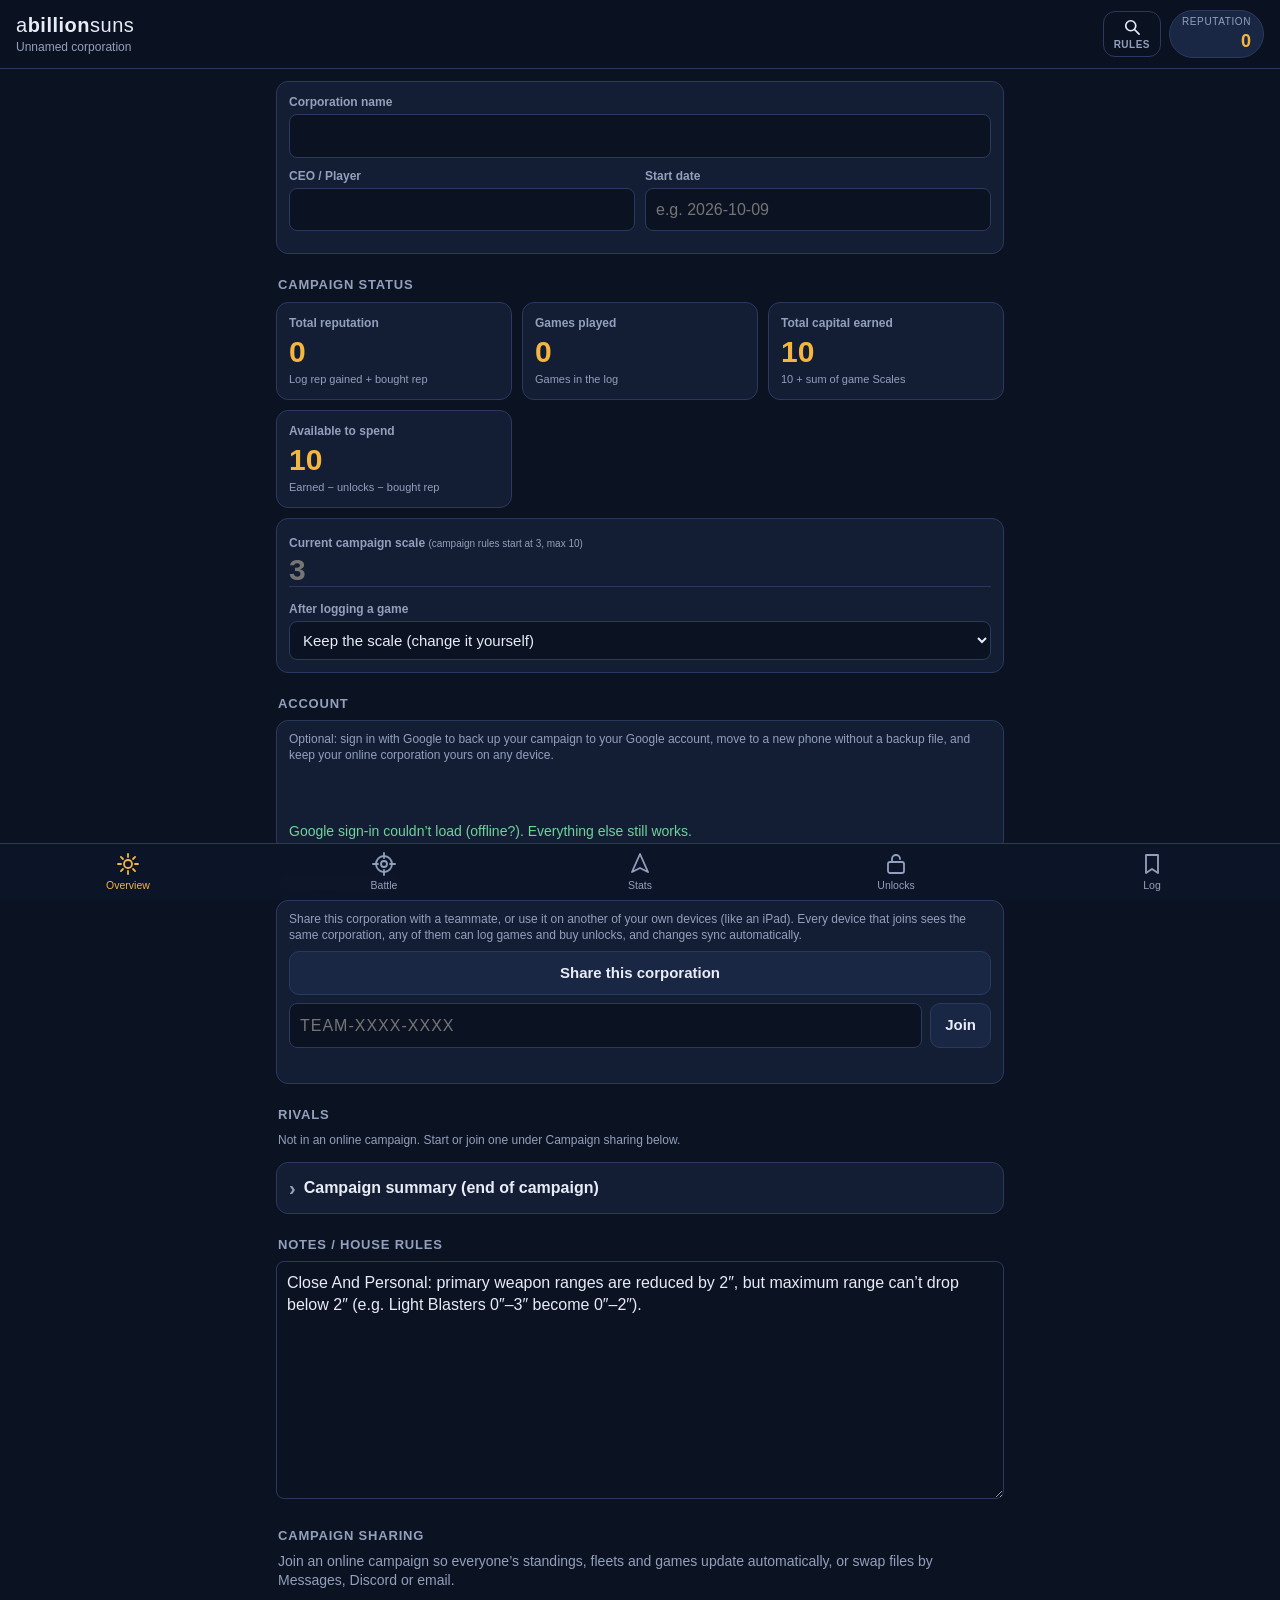
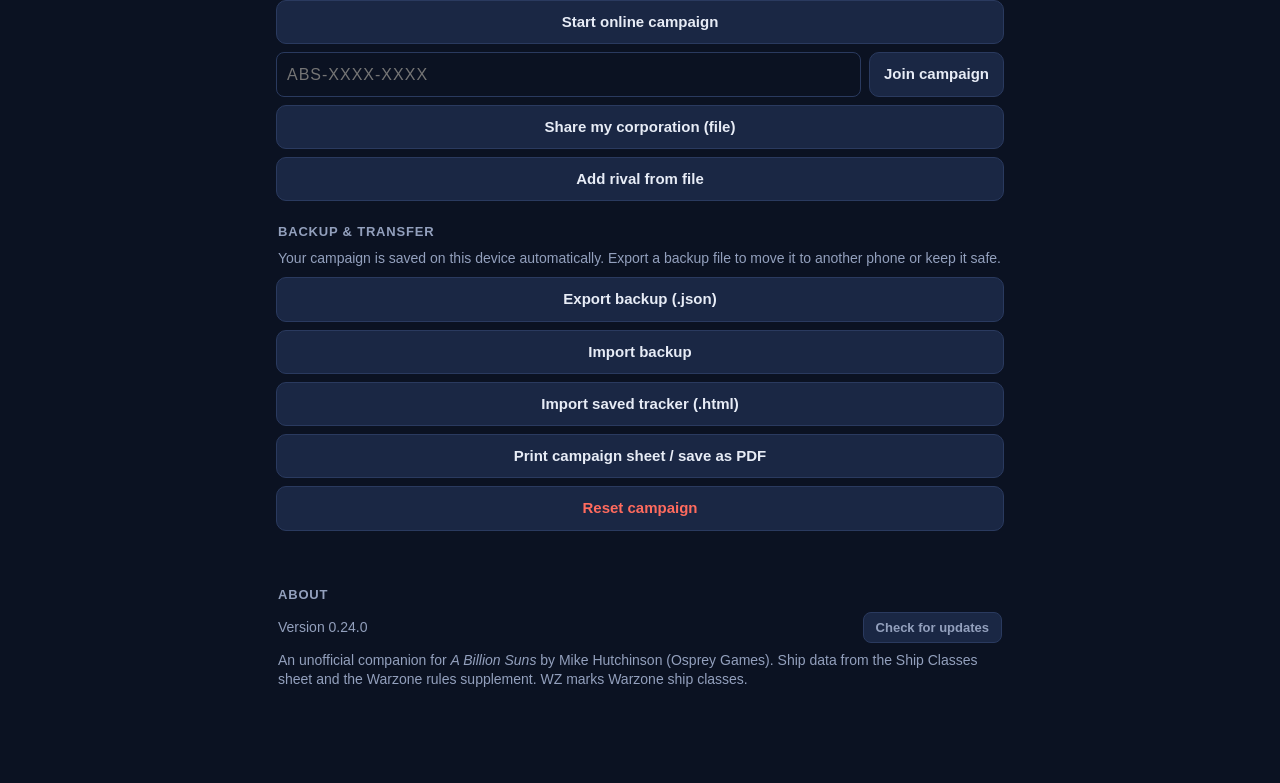
==== index.html @ 03590df9 "0.24.0: Team & devices; names for shared corporations; Safari warning - "Team" becomes "Team & devic" ====
<!DOCTYPE html>
<html lang="en">
<head>
<meta charset="UTF-8">
<meta name="viewport" content="width=device-width, initial-scale=1, viewport-fit=cover">
<meta name="theme-color" content="#0d1528">
<meta name="apple-mobile-web-app-capable" content="yes">
<meta name="apple-mobile-web-app-status-bar-style" content="black-translucent">
<meta name="apple-mobile-web-app-title" content="ABS Companion">
<title>ABS Companion</title>
<link rel="manifest" href="manifest.webmanifest">
<link rel="icon" href="icons/icon.svg" type="image/svg+xml">
<link rel="apple-touch-icon" href="icons/icon-180.png">
<link rel="stylesheet" href="app.css">
</head>
<body>

<header class="appbar">
  <div class="brand">
    <span class="logo">a<b>billion</b>suns</span>
    <span class="corp" id="hdr-corp"></span>
  </div>
  <button type="button" class="icon-btn" id="btn-rules" aria-label="Rules lookup"><svg viewBox="0 0 24 24"><circle cx="10.5" cy="10.5" r="6"/><path d="M15 15l5.5 5.5"/></svg><span>Rules</span></button>
  <div class="capital-pill" id="hdr-rep" title="Total reputation">
    <span class="lab">Reputation</span><span class="val" id="hdr-rep-val">0</span>
  </div>
</header>

<main id="main">

  <!-- OVERVIEW -->
  <section class="view" id="view-overview" data-view="overview">
    <div class="install-note" id="install-note" hidden>
      <b>You’re using ABS Companion in Safari.</b>
      <p>On iPhone and iPad, Safari and the Home Screen app keep <i>separate</i> data, so use the same one every time. We recommend the Home Screen app: tap Share, then Add to Home Screen.</p>
      <p>Already have a campaign here? Use Export backup (bottom of this page) here, then Import backup in the Home Screen app. To use one corporation on several devices, see Team &amp; devices.</p>
      <button type="button" class="btn sm">Got it</button>
    </div>
    <div class="group">
      <label class="field"><span>Corporation name</span><input type="text" data-bind="corp" autocomplete="off"></label>
      <div class="row2">
        <label class="field"><span>CEO / Player</span><input type="text" data-bind="ceo" autocomplete="off"></label>
        <label class="field"><span>Start date</span><input type="text" data-bind="startDate" autocomplete="off" placeholder="e.g. 2026-10-09"></label>
      </div>
    </div>

    <h2 class="sect">Campaign status</h2>
    <div class="tiles">
      <div class="tile calc"><span class="lab">Total reputation</span><span class="big" id="st-rep">0</span><span class="note">Log rep gained + bought rep</span></div>
      <div class="tile calc"><span class="lab">Games played</span><span class="big" id="st-games">0</span><span class="note">Games in the log</span></div>
      <div class="tile calc"><span class="lab">Total capital earned</span><span class="big" id="st-total">10</span><span class="note">10 + sum of game Scales</span></div>
      <div class="tile calc"><span class="lab">Available to spend</span><span class="big" id="st-avail">10</span><span class="note">Earned − unlocks − bought rep</span></div>
      <div class="tile span2">
        <label><span class="lab">Current campaign scale <small>(campaign rules start at 3, max 10)</small></span><input class="big" type="number" inputmode="numeric" min="1" max="10" placeholder="3" data-bind="campScale"></label>
        <label class="scale-rule"><span>After logging a game</span>
          <select data-bind="scaleRule">
            <option value="">Keep the scale (change it yourself)</option>
            <option value="1">Raise by 1 every game</option>
            <option value="2">Raise by 1 every 2 games</option>
            <option value="3">Raise by 1 every 3 games</option>
          </select>
        </label>
      </div>
    </div>

    <details class="fold statsbox" id="stats-wrap-ov" hidden>
      <summary>Campaign stats</summary>
      <div id="campaign-stats-ov"></div>
    </details>

    <h2 class="sect">Account</h2>
    <div id="account-box" class="online-box" hidden></div>

    <h2 class="sect">Team &amp; devices</h2>
    <div id="team-box" class="online-box" hidden></div>

    <h2 class="sect">Rivals</h2>
    <div id="online-box" class="online-status"></div>
    <div id="standings"></div>

    <details class="group fold">
      <summary>Campaign summary (end of campaign)</summary>
      <div class="row2">
        <label class="field"><span>Final scale reached</span><input type="text" data-bind="summary.finalScale"></label>
        <label class="field"><span>Final total reputation</span><input type="text" data-bind="summary.finalRep"></label>
      </div>
      <div class="row2">
        <label class="field"><span>Final capital (unspent)</span><input type="text" data-bind="summary.finalCapital"></label>
        <label class="field"><span>Campaign winner</span><input type="text" data-bind="summary.winner"></label>
      </div>
    </details>
  
    <h2 class="sect">Notes / house rules</h2>
    <textarea class="notes" data-bind="notes" rows="10" placeholder="Notes and house rules…"></textarea>

    <h2 class="sect">Campaign sharing</h2>
    <p class="hint">Join an online campaign so everyone’s standings, fleets and games update automatically, or swap files by Messages, Discord or email.</p>
    <div class="btns" id="online-actions"></div>
    <div class="btns share-files">
      <button class="btn" type="button" id="btn-share-corp">Share my corporation (file)</button>
      <button class="btn" type="button" id="btn-add-rival">Add rival from file</button>
    </div>
    <input type="file" id="file-rival" accept=".json,application/json" multiple hidden>
    <p class="status" id="online-msg" role="status"></p>
    <p class="status" id="rival-status" role="status"></p>

    <h2 class="sect">Backup &amp; transfer</h2>
    <p class="hint">Your campaign is saved on this device automatically. Export a backup file to move it to another phone or keep it safe.</p>
    <div class="btns">
      <button class="btn" type="button" id="btn-export">Export backup (.json)</button>
      <button class="btn" type="button" id="btn-import">Import backup</button>
      <button class="btn" type="button" id="btn-import-html">Import saved tracker (.html)</button>
      <button class="btn" type="button" id="btn-print">Print campaign sheet / save as PDF</button>
      <button class="btn danger" type="button" id="btn-reset">Reset campaign</button>
    </div>
    <input type="file" id="file-json" accept=".json,application/json" hidden>
    <input type="file" id="file-html" accept=".html,.htm,text/html" hidden>
    <p class="status" id="more-status" role="status"></p>

    <h2 class="sect">About</h2>
    <div class="version-row"><span id="app-version"></span><button class="btn sm" type="button" id="btn-update">Check for updates</button></div>
    <p class="hint">An unofficial companion for <i>A Billion Suns</i> by Mike Hutchinson (Osprey Games). Ship data from the Ship Classes sheet and the Warzone rules supplement. WZ marks Warzone ship classes.</p>
  </section>

  <!-- UNLOCKS -->
  <section class="view" id="view-unlocks" data-view="unlocks" hidden>
    <div class="avail-bar"><span>Capital available</span><b id="unl-avail">10</b></div>
    <p class="hint">Tick a ship class or competitive advantage when you buy it. Its cost comes out of your available capital.</p>
    <details class="fold buynow" id="buynow" open>
      <summary>Can buy now <span id="buynow-count"></span></summary>
      <div id="buynow-list"></div>
    </details>
    <h2 class="sect">Ship classes <span class="rt">Cost</span></h2>
    <p class="hint small">Tap a ship’s name to see its stats.</p>
    <div class="list" id="ship-checklist"></div>
    <h2 class="sect">Competitive advantages</h2>
    <p class="hint small">Tap ⌄ on an advantage to read its full rules.</p>
    <div id="adv-checklist"></div>
  </section>

  <!-- BATTLE (in-game) -->
  <section class="view" id="view-battle" data-view="battle" hidden>
    <label class="switch noncamp"><input type="checkbox" id="opt-awake"> <span>Keep screen awake during games <small id="awake-note">Stops your phone locking while a game is in progress.</small></span></label>
    <label class="switch noncamp"><input type="checkbox" id="b-noncamp"> <span>Non-campaign game <small>(any ship class; not added to the campaign log)</small></span></label>
    <div class="tiles">
      <div class="tile">
        <span class="lab">Round</span>
        <div class="stepper"><button type="button" data-bstep="round" data-d="-1" aria-label="Previous round">−</button><b id="b-round">1</b><button type="button" data-bstep="round" data-d="1" aria-label="Next round">+</button></div>
      </div>
      <div class="tile">
        <span class="lab">Game scale</span>
        <div class="stepper"><button type="button" data-bstep="scale" data-d="-1" aria-label="Lower scale">−</button><b id="b-scale">3</b><button type="button" data-bstep="scale" data-d="1" aria-label="Raise scale">+</button></div>
      </div>
    </div>

    <h2 class="sect">Contracts <span class="rt" id="b-tables"></span></h2>
    <p class="endwarn" id="b-endwarn" hidden>Two or more contracts are exhausted: the game ends at the end of this round.</p>
    <div class="ceos-row" id="b-ceos-row" hidden><span>CEOs in this game <small>(revenue = card × CEOs)</small></span>
      <div class="stepper sm"><button type="button" data-ceos="1" data-d="-1" aria-label="Fewer CEOs">−</button><b id="b-ceos">2</b><button type="button" data-ceos="1" data-d="1" aria-label="More CEOs">+</button></div></div>
    <button class="btn wide" type="button" id="btn-contracts">Choose contracts</button>
    <button class="btn wide" type="button" id="btn-same-contracts" hidden></button>
    <div id="b-contracts"></div>

    <h2 class="sect">Command helm <span class="rt" id="b-tokens"></span></h2>
    <div class="helm" id="b-helm"></div>
    <p class="hint small">Tap a slot’s tokens to spend one. Tap an empty spot to refill it. Tap a name for its full rules. All tokens clear at the start of each round.</p>

    <div id="b-uses-wrap" hidden>
      <h2 class="sect">Limited-use advantages</h2>
      <div class="uses" id="b-uses"></div>
    </div>

    <h2 class="sect">Credits</h2>
    <div class="credits" id="b-credits-card">
      <div class="cred-main"><b id="b-credits">0</b><span id="b-credits-state">Break even</span></div>
      <div class="chips">
        <button type="button" class="chip" data-earn="1">+1</button>
        <button type="button" class="chip" data-earn="2">+2</button>
        <button type="button" class="chip" data-earn="3">+3</button>
        <button type="button" class="chip" data-earn="5">+5</button>
        <button type="button" class="chip neg" data-earn="-1">−1</button>
      </div>
      <form class="earn-form" id="b-earn-form">
        <input type="number" inputmode="numeric" name="amt" placeholder="± credits" aria-label="Credits amount" required>
        <input type="text" name="note" placeholder="Source (optional)" aria-label="Note">
        <button type="submit" class="btn primary">Add</button>
      </form>
    </div>

    <h2 class="sect">Battlegroups <span class="rt warn" id="b-util"></span></h2>
    <details class="fold rulebox"><summary>Damage &amp; losses rules</summary><p id="b-dmg-rules"></p></details>
    <button class="btn primary wide" type="button" id="btn-req">+ Requisition battlegroup</button>
    <div id="b-bgs"></div>

    <h2 class="sect">Credit ledger</h2>
    <div id="b-ledger"></div>

    <button class="btn primary wide next-round" type="button" id="btn-next-round">Next round →</button>
    <div class="btns two">
      <button class="btn" type="button" id="btn-finish">Finish game → Log</button>
      <button class="btn danger" type="button" id="btn-discard">Discard game</button>
    </div>
  </section>

  <!-- LOG -->
  <section class="view" id="view-log" data-view="log" hidden>
    <div class="log-view" id="log-view-wrap" hidden>
      <label><span>Showing</span><select id="log-view" aria-label="Whose games to show"></select></label>
    </div>
    <details class="fold statsbox" id="stats-wrap" hidden>
      <summary>Campaign stats</summary>
      <div id="campaign-stats"></div>
    </details>
    <button class="btn primary wide" id="btn-add-game" type="button">+ Log a game</button>
    <div id="game-list"></div>
    <p class="empty" id="game-empty">No games logged yet. Each game’s Scale is added to your capital.</p>
    <p class="hint small" data-mine-only>Unlocks you buy are recorded after the most recent game, so this log doubles as your capital history. Tap a purchase to change which game it came after.</p>
  </section>

  <!-- STATS (ship reference cards) -->
  <section class="view" id="view-stats" data-view="stats" hidden>
    <div class="controls">
      <div class="seg" role="tablist" aria-label="Which ships to show">
        <button type="button" role="tab" data-shipfilter="mine" aria-selected="true">My fleet <span id="cnt-mine"></span></button>
        <button type="button" role="tab" data-shipfilter="all" aria-selected="false">All ships <span id="cnt-all"></span></button>
        <button type="button" role="tab" data-shipfilter="objects" aria-selected="false">Objects</button>
      </div>
    </div>
    <div class="rival-banner" id="rival-banner" hidden></div>
    <div id="objects-view" hidden>
      <div class="obj-scale"><span>Stats at scale</span>
        <div class="stepper sm"><button type="button" data-objscale="-1" aria-label="Lower scale">−</button><b id="obj-scale">3</b><button type="button" data-objscale="1" aria-label="Raise scale">+</button></div>
      </div>
      <div id="object-cards"></div>
      <p class="legend" id="object-note"></p>
    </div>
    <details class="fold advs-owned" id="advs-owned" data-ships-only>
      <summary>My competitive advantages <span id="cnt-advs"></span></summary>
      <div id="advs-owned-list"></div>
    </details>
    <div id="ship-cards"></div>
    <p class="legend" data-ships-only>Primary weapons fire in a 45° front arc; auxiliary weapons in a 180° front arc. Jump range is 6−Ⓜ″. WZ marks ship classes from the Warzone supplement. Mother’s wing radius is Ⓜ″.</p>
  </section>

</main>
<div id="print-view" aria-hidden="true"></div>

<nav class="tabbar" aria-label="Sections">
  <button type="button" data-tab="overview" aria-current="page"><svg viewBox="0 0 24 24"><circle cx="12" cy="12" r="4"/><path d="M12 2v3M12 19v3M2 12h3M19 12h3M4.9 4.9l2.1 2.1M17 17l2.1 2.1M4.9 19.1 7 17M17 7l2.1-2.1"/></svg><span>Overview</span></button>
  <button type="button" data-tab="battle"><svg viewBox="0 0 24 24"><circle cx="12" cy="12" r="8"/><circle cx="12" cy="12" r="3"/><path d="M12 1v5M12 18v5M1 12h5M18 12h5"/></svg><span>Battle</span></button>
  <button type="button" data-tab="stats"><svg viewBox="0 0 24 24"><path d="M12 2 4 20l8-4 8 4z"/></svg><span>Stats</span></button>
  <button type="button" data-tab="unlocks"><svg viewBox="0 0 24 24"><rect x="4" y="10" width="16" height="11" rx="2"/><path d="M8 10V7a4 4 0 0 1 8 0"/></svg><span>Unlocks</span></button>
  <button type="button" data-tab="log"><svg viewBox="0 0 24 24"><path d="M6 3h12v18l-6-4-6 4z"/></svg><span>Log</span></button>
</nav>

<dialog id="game-dialog">
  <form method="dialog" id="game-form">
    <h3 id="game-dialog-title">Log game</h3>
    <div class="row2">
      <label class="field"><span>Scale</span><input type="number" inputmode="numeric" name="scale" min="0" max="10"></label>
      <label class="field"><span>Date</span><input type="text" name="date" placeholder="e.g. 2026-10-09"></label>
    </div>
    <label class="field"><span>Opponent(s)</span><input type="text" name="opp"></label>
    <div class="row2">
      <label class="field"><span>Result</span>
        <select name="win"><option value=""></option><option>Win</option><option>Loss</option><option>Draw</option></select>
      </label>
      <label class="field"><span>Final credits</span><input type="text" inputmode="numeric" name="credits"></label>
    </div>
    <div class="row2">
      <label class="field"><span>Rep. gained <small>(win +1, profit +1)</small></span><input type="text" inputmode="numeric" name="rep"></label>
      <label class="field check"><input type="checkbox" name="boughtRep"><span>Bought rep (−10 capital)</span></label>
    </div>
    <div class="field"><span>Bought after this game</span><div class="dlg-buys" id="dlg-buys"></div></div>
    <label class="field"><span>Notes</span><textarea name="notes" rows="3"></textarea></label>
    <div class="field"><span>Photos</span>
      <div class="photo-row"><div id="game-photos" class="game-thumbs"></div>
        <button type="button" class="btn sm" id="btn-add-photo">+ Add photo</button></div>
      <input type="file" id="file-photo" accept="image/*" multiple hidden>
    </div>
    <div class="dlg-actions">
      <button type="button" class="btn danger" id="btn-del-game">Delete</button>
      <span class="spacer"></span>
      <button type="button" class="btn" value="cancel" id="btn-cancel-game">Cancel</button>
      <button type="submit" class="btn primary" value="save">Save</button>
    </div>
  </form>
</dialog>

<dialog id="req-dialog">
  <form method="dialog" id="req-form">
    <h3>Requisition battlegroup</h3>
    <label class="field"><span>Ship class</span><select name="ship" id="req-ship"></select></label>
    <label class="field"><span>Ships in battlegroup (max 5)</span>
      <div class="stepper"><button type="button" data-rstep="-1" aria-label="Fewer ships">−</button><b id="req-count">1</b><button type="button" data-rstep="1" aria-label="More ships">+</button></div>
    </label>
    <label class="field"><span>Name (optional)</span><input type="text" name="name" placeholder="e.g. Alpha"></label>
    <p class="req-cost">Cost: <b id="req-cost">0</b> credits <span id="req-after"></span></p>
    <p class="hint small warn" id="req-warn"></p>
    <div class="dlg-actions">
      <span class="spacer"></span>
      <button type="button" class="btn" id="btn-req-cancel">Cancel</button>
      <button type="submit" class="btn primary">Requisition</button>
    </div>
  </form>
</dialog>

<dialog id="contract-dialog">
  <form method="dialog" id="contract-form">
    <h3>Contracts in this game</h3>
    <p class="hint small">Normally three, one per suit (Jack, Queen or King of each suit).</p>
    <button type="button" class="btn wide" id="btn-draw-contracts">🎲 Draw 3 at random</button>
    <div id="contract-picks"></div>
    <div class="dlg-actions"><span class="spacer"></span><button class="btn primary" value="done">Done</button></div>
  </form>
</dialog>

<dialog id="rules-dialog" class="tall">
  <div class="rules-top"><h3>Rules lookup</h3><button type="button" class="btn sm" id="rules-close">Close</button></div>
  <input type="search" id="rules-search" placeholder="Search: easy target, jump shock, dud…" aria-label="Search rules">
  <p class="hint small" id="rules-note"></p>
  <div id="rules-list"></div>
</dialog>

<dialog id="end-dialog">
  <h3>Game over?</h3>
  <p>Two or more contracts are exhausted at the end of round <b id="end-round"></b>, so the game ends now (rulebook p.17).</p>
  <div class="dlg-actions"><button type="button" class="btn" id="end-keep">Keep playing</button><span class="spacer"></span>
    <button type="button" class="btn primary" id="end-finish">Finish game</button></div>
</dialog>

<dialog id="photo-dialog" class="photo-dlg">
  <img id="photo-full" alt="Game photo">
  <div class="dlg-actions"><span class="spacer"></span><button type="button" class="btn" id="photo-close">Close</button></div>
</dialog>

<dialog id="when-dialog">
  <h3>When was <span id="when-name"></span> bought?</h3>
  <label class="field"><span>Bought</span><select id="when-select"></select></label>
  <div class="dlg-actions"><span class="spacer"></span>
    <button type="button" class="btn" id="when-cancel">Cancel</button>
    <button type="button" class="btn primary" id="when-save">Save</button></div>
</dialog>

<dialog id="summary-dialog">
  <h3>Game summary</h3>
  <div id="summary-body"></div>
  <div class="dlg-actions"><button type="button" class="btn" id="summary-back">Back to battle</button><span class="spacer"></span>
    <button type="button" class="btn primary" id="summary-log">Log this game →</button></div>
</dialog>

<dialog id="round-dialog">
  <h3>Start the next round?</h3>
  <p>These battlegroups haven’t been marked as activated this round:</p>
  <p class="round-list" id="round-dlg-list"></p>
  <div class="dlg-actions"><span class="spacer"></span>
    <button type="button" class="btn" id="round-cancel">Cancel</button>
    <button type="button" class="btn primary" id="round-continue">Continue</button>
  </div>
</dialog>

<script src="data.js"></script>
<script src="rules.js"></script>
<script src="contracts.js"></script>
<script src="fleet.js"></script>
<script src="glossary.js"></script>
<script src="sync-config.js"></script>
<script src="app.js"></script>
</body>
</html>
---- app.css ----
:root{
  --bg:#0b1222;
  --surface:#131d33;
  --surface2:#1a2744;
  --line:#2a3a5f;
  --text:#e7ecf6;
  --muted:#93a0bd;
  --accent:#f4b63f;      /* sun gold */
  --navy:#2d4373;
  --blue:#6f8fd8;
  --good:#6fd39a;
  --bad:#ff6b5e;
  --wz:#c58cf2;
  --pri:#f4b63f;
  --aux:#6fc3f2;
  --radius:12px;
  --safe-b:env(safe-area-inset-bottom,0px);
  --safe-t:env(safe-area-inset-top,0px);
  color-scheme:dark;
}
*{box-sizing:border-box;}
html,body{margin:0;background:var(--bg);color:var(--text);
  font-family:-apple-system,BlinkMacSystemFont,"Segoe UI",Roboto,Helvetica,Arial,sans-serif;
  font-size:16px;line-height:1.35;-webkit-text-size-adjust:100%;}
button,input,select,textarea{font:inherit;color:inherit;}
[hidden]{display:none !important;}

/* app bar */
.appbar{position:sticky;top:0;z-index:20;display:flex;align-items:center;justify-content:space-between;
  gap:12px;padding:calc(10px + var(--safe-t)) 16px 10px;background:rgba(11,18,34,.92);
  backdrop-filter:blur(10px);-webkit-backdrop-filter:blur(10px);border-bottom:1px solid var(--line);}
.brand{display:flex;flex-direction:column;min-width:0;}
.logo{font-size:20px;letter-spacing:.5px;font-weight:300;}
.logo b{font-weight:800;}
.corp{font-size:12px;color:var(--muted);white-space:nowrap;overflow:hidden;text-overflow:ellipsis;}
.capital-pill{display:flex;flex-direction:column;align-items:flex-end;padding:4px 12px;border-radius:999px;
  background:var(--surface2);border:1px solid var(--line);}
.capital-pill .lab{font-size:10px;text-transform:uppercase;letter-spacing:.6px;color:var(--muted);}
.capital-pill .val{font-size:18px;font-weight:800;color:var(--accent);font-variant-numeric:tabular-nums;}
.capital-pill.neg .val{color:var(--bad);}

main{padding:12px 16px calc(84px + var(--safe-b));max-width:760px;margin:0 auto;}

/* tab bar */
.tabbar{position:fixed;left:0;right:0;bottom:0;z-index:30;display:flex;background:rgba(13,21,40,.96);
  backdrop-filter:blur(10px);-webkit-backdrop-filter:blur(10px);border-top:1px solid var(--line);
  padding-bottom:var(--safe-b);}
.tabbar button{flex:1;background:none;border:0;padding:8px 0 6px;display:flex;flex-direction:column;
  align-items:center;gap:2px;color:var(--muted);font-size:11px;cursor:pointer;min-height:56px;}
.tabbar svg{width:24px;height:24px;fill:none;stroke:currentColor;stroke-width:1.8;stroke-linecap:round;stroke-linejoin:round;}
.tabbar button[aria-current="page"]{color:var(--accent);}

/* shared */
.sect{font-size:13px;text-transform:uppercase;letter-spacing:.8px;color:var(--muted);margin:22px 2px 8px;
  display:flex;justify-content:space-between;font-weight:700;}
.hint{color:var(--muted);font-size:14px;margin:4px 2px 10px;}
.group{background:var(--surface);border:1px solid var(--line);border-radius:var(--radius);padding:12px;}
.row2{display:grid;grid-template-columns:1fr 1fr;gap:10px;}
.field{display:flex;flex-direction:column;gap:4px;margin-bottom:10px;min-width:0;}
.field > span{font-size:12px;color:var(--muted);font-weight:600;}
.field input,.field select,.field textarea,textarea.notes{width:100%;background:var(--bg);border:1px solid var(--line);
  border-radius:8px;padding:10px;font-size:16px;}
.field textarea,textarea.notes{resize:vertical;}
input:focus,select:focus,textarea:focus{outline:2px solid var(--blue);outline-offset:0;}
.field.check{flex-direction:row;align-items:center;gap:8px;align-self:end;padding-bottom:10px;}
.field.check span{font-size:14px;color:var(--text);font-weight:400;}
input[type=checkbox]{width:22px;height:22px;accent-color:var(--accent);flex:none;margin:0;}

.btn{background:var(--surface2);border:1px solid var(--line);border-radius:10px;padding:11px 14px;cursor:pointer;
  font-size:15px;font-weight:600;}
.btn.primary{background:var(--accent);border-color:var(--accent);color:#1b1300;}
.btn.danger{color:var(--bad);}
.btn.wide{width:100%;}
.btns{display:grid;gap:8px;}
.status{color:var(--good);font-size:14px;min-height:1.4em;}
.status.err{color:var(--bad);}

.fold{margin-top:14px;}
.fold summary{cursor:pointer;font-weight:700;padding:2px 0;list-style:none;display:flex;align-items:center;gap:8px;}
.fold summary::-webkit-details-marker{display:none;}
.fold summary::before{content:"›";display:inline-block;transition:transform .15s;font-size:20px;line-height:1;color:var(--muted);}
.fold[open] summary::before{transform:rotate(90deg);}
.fold[open] summary{margin-bottom:10px;}

/* campaign tiles */
.tiles{display:grid;grid-template-columns:repeat(2,1fr);gap:10px;}
.tile{background:var(--surface);border:1px solid var(--line);border-radius:var(--radius);padding:12px;
  display:flex;flex-direction:column;gap:4px;min-width:0;}
.tile .lab{font-size:12px;color:var(--muted);font-weight:600;}
.tile .lab small{font-weight:400;}
.tile .big{font-size:30px;font-weight:800;font-variant-numeric:tabular-nums;line-height:1.1;}
.tile input.big{background:transparent;border:0;border-bottom:1px solid var(--line);border-radius:0;padding:0;width:100%;}
.tile.calc .big{color:var(--accent);}
.tile.calc .big.neg{color:var(--bad);}
.tile .note{font-size:11px;color:var(--muted);}

/* checklists */
.list{background:var(--surface);border:1px solid var(--line);border-radius:var(--radius);overflow:hidden;}
.item{display:flex;align-items:center;gap:12px;padding:12px;border-bottom:1px solid var(--line);cursor:pointer;}
.item:last-child{border-bottom:0;}
.item .name{flex:1;min-width:0;}
.item .name small{display:block;color:var(--muted);font-size:13px;margin-top:2px;}
.item .cost{font-variant-numeric:tabular-nums;color:var(--muted);font-weight:700;min-width:28px;text-align:right;}
.item.on .cost{color:var(--accent);}
.item.locked{cursor:default;opacity:.8;}
.tree{margin-top:12px;}
.tree h3{font-size:14px;margin:0 0 6px 2px;color:var(--text);}
.lvl{display:inline-block;font-size:11px;font-weight:800;border:1px solid var(--line);border-radius:6px;
  padding:1px 5px;margin-right:6px;color:var(--muted);vertical-align:1px;}
.badge{display:inline-block;font-size:10px;font-weight:800;letter-spacing:.5px;border-radius:5px;padding:1px 5px;
  vertical-align:2px;margin-left:6px;}
.badge.wz{color:var(--wz);border:1px solid var(--wz);}
.badge.own{color:#0b1222;background:var(--good);}
.badge.free{color:var(--good);border:1px solid var(--good);}

/* games */
#btn-add-game{margin-bottom:12px;}
.game{background:var(--surface);border:1px solid var(--line);border-radius:var(--radius);padding:12px;
  margin-bottom:10px;cursor:pointer;display:grid;grid-template-columns:auto 1fr auto;gap:4px 12px;align-items:center;}
.game .num{grid-row:span 2;font-size:22px;font-weight:800;color:var(--muted);min-width:30px;text-align:center;}
.game .opp{font-weight:700;min-width:0;overflow:hidden;text-overflow:ellipsis;white-space:nowrap;}
.game .meta{font-size:13px;color:var(--muted);grid-column:2 / 4;}
.game .res{font-size:12px;font-weight:800;border-radius:6px;padding:2px 8px;background:var(--surface2);}
.game .res.Win{color:#0b1222;background:var(--good);}
.game .res.Loss{color:#fff;background:#8a2d27;}
.game .extra{grid-column:1 / 4;font-size:13px;color:var(--muted);border-top:1px solid var(--line);padding-top:6px;margin-top:4px;white-space:pre-wrap;}
.empty{color:var(--muted);text-align:center;padding:30px 10px;}

dialog{width:min(560px,calc(100vw - 24px));max-height:calc(100dvh - 40px);background:var(--surface);color:var(--text);
  border:1px solid var(--line);border-radius:16px;padding:16px;}
dialog::backdrop{background:rgba(0,0,0,.6);}
dialog h3{margin:0 0 12px;}
.dlg-actions{display:flex;gap:8px;align-items:center;margin-top:6px;}
.dlg-actions .spacer{flex:1;}

/* ship cards */
.controls{display:flex;flex-wrap:wrap;gap:10px;align-items:center;justify-content:space-between;margin-bottom:6px;}
.seg{display:flex;background:var(--surface);border:1px solid var(--line);border-radius:10px;padding:3px;flex:1;min-width:230px;}
.seg button{flex:1;border:0;background:none;padding:9px 8px;border-radius:8px;cursor:pointer;font-weight:700;font-size:14px;color:var(--muted);}
.seg button[aria-selected="true"]{background:var(--navy);color:#fff;}
.seg span{font-weight:400;opacity:.8;}
.switch{display:flex;align-items:center;gap:8px;font-size:14px;color:var(--muted);cursor:pointer;}
.switch input{width:20px;height:20px;}
.advs-owned{background:var(--surface);border:1px solid var(--line);border-radius:var(--radius);padding:10px 12px;margin:8px 0 12px;}
.advs-owned .adv{padding:6px 0;border-top:1px solid var(--line);font-size:14px;}
.advs-owned .adv:first-child{border-top:0;}
.advs-owned .adv small{display:block;color:var(--muted);font-size:13px;}
.advs-owned .none{color:var(--muted);font-size:14px;}

#ship-cards{display:grid;gap:12px;}
@media (min-width:700px){ #ship-cards{grid-template-columns:repeat(2,minmax(0,1fr));} }
.card{background:linear-gradient(180deg,var(--surface2),var(--surface));border:1px solid var(--line);
  border-radius:14px;overflow:hidden;}
.card.locked{opacity:.72;}
.card header{display:flex;align-items:flex-start;gap:10px;padding:12px 12px 8px;border-bottom:1px solid var(--line);
  background:linear-gradient(90deg,rgba(45,67,115,.6),rgba(45,67,115,0));}
.card .title{flex:1;min-width:0;}
.card h3{margin:0;font-size:18px;line-height:1.2;}
.card .cls{font-size:12px;color:var(--muted);margin-top:2px;}
.card .costtag{text-align:right;flex:none;}
.card .costtag b{display:block;font-size:22px;color:var(--accent);line-height:1;}
.card .costtag span{font-size:10px;text-transform:uppercase;letter-spacing:.6px;color:var(--muted);}
.stats{display:grid;grid-template-columns:repeat(4,1fr);text-align:center;border-bottom:1px solid var(--line);}
.stats div{padding:8px 2px;border-right:1px solid var(--line);}
.stats div:last-child{border-right:0;}
.stats b{display:block;font-size:22px;font-variant-numeric:tabular-nums;line-height:1.1;}
.stats > div > span{font-size:10px;text-transform:uppercase;letter-spacing:.5px;color:var(--muted);}
.weap{padding:6px 12px 2px;}
.wrow{display:grid;grid-template-columns:auto 1fr auto;gap:2px 10px;align-items:baseline;padding:6px 0;border-bottom:1px dashed var(--line);}
.wrow:last-child{border-bottom:0;}
.wrow .kind{font-size:10px;font-weight:800;letter-spacing:.6px;text-transform:uppercase;border-radius:4px;padding:2px 5px;}
.wrow .kind.pri{color:#1b1300;background:var(--pri);}
.wrow .kind.aux{color:#04202e;background:var(--aux);}
.wrow .wn{font-weight:700;min-width:0;}
.wrow .wn small{color:var(--muted);font-weight:400;font-size:12px;margin-left:4px;}
.wrow .wv{font-variant-numeric:tabular-nums;white-space:nowrap;font-size:14px;}
.wrow .wv b{color:var(--accent);}
.wrow.none .wn{color:var(--muted);font-weight:400;}
.derived{display:flex;gap:14px;flex-wrap:wrap;padding:6px 12px;font-size:12px;color:var(--muted);border-top:1px solid var(--line);}
.derived b{color:var(--text);}
.rules{margin:0;padding:8px 12px 12px 28px;font-size:13px;color:#c9d2e6;border-top:1px solid var(--line);}
.rules li{margin:3px 0;}
.legend{font-size:12px;color:var(--muted);margin-top:14px;}

textarea.notes{min-height:200px;}

@media (min-width:560px){ .tiles{grid-template-columns:repeat(3,1fr);} }

/* ---------- v2: overview / unlocks ---------- */
.tile.span2{grid-column:1 / -1;}
.avail-bar{position:sticky;top:calc(64px + var(--safe-t));z-index:5;display:flex;justify-content:space-between;align-items:center;
  background:var(--surface2);border:1px solid var(--line);border-radius:var(--radius);padding:10px 14px;margin-bottom:6px;}
.avail-bar span{color:var(--muted);font-size:13px;font-weight:600;text-transform:uppercase;letter-spacing:.6px;}
.avail-bar b{font-size:22px;color:var(--accent);font-variant-numeric:tabular-nums;}
.avail-bar b.neg{color:var(--bad);}
.hint.small{font-size:12px;}
.field > span small{font-weight:400;}
.sect .warn,.sect .rt{font-weight:600;text-transform:none;letter-spacing:0;}
.warn{color:var(--bad) !important;}

/* ---------- v2: battle ---------- */
.stepper{display:flex;align-items:center;justify-content:space-between;gap:6px;}
.stepper button{width:44px;height:44px;border-radius:10px;border:1px solid var(--line);background:var(--surface2);
  font-size:24px;line-height:1;cursor:pointer;flex:none;}
.stepper b{font-size:30px;font-weight:800;font-variant-numeric:tabular-nums;text-align:center;flex:1;}
.stepper.sm button{width:38px;height:38px;font-size:20px;}
.stepper.sm b{font-size:20px;min-width:24px;}

.helm{display:grid;gap:10px;}
.slot{background:var(--surface);border:1px solid var(--line);border-left:4px solid var(--blue);border-radius:var(--radius);padding:10px 12px;}
.slot-seize{border-left-color:var(--wz);}
.slot-jump{border-left-color:var(--aux);}
.slot-tac{border-left-color:var(--accent);}
.slot-h{display:flex;justify-content:space-between;align-items:baseline;gap:8px;margin-bottom:8px;}
.slot-h span{font-size:13px;color:var(--muted);}
.slot-h span b{color:var(--text);font-size:15px;}
.slot-body{display:flex;align-items:center;gap:10px;}
.slot-body .stepper{flex:none;width:130px;}
.pips{flex:1;display:flex;flex-wrap:wrap;gap:6px;min-height:30px;align-items:center;}
.pip{width:28px;height:28px;border-radius:50%;border:2px solid var(--accent);background:radial-gradient(circle at 35% 35%,#ffe3a3,var(--accent));
  cursor:pointer;padding:0;}
.slot-seize .pip{border-color:var(--wz);background:radial-gradient(circle at 35% 35%,#ecd3ff,var(--wz));cursor:default;}
.slot-jump .pip{border-color:var(--aux);background:radial-gradient(circle at 35% 35%,#d6f1ff,var(--aux));}
.pip.used{background:transparent;opacity:.45;}
.nopip{color:var(--muted);font-size:13px;}
.slot-help{margin:8px 0 0;font-size:12px;color:var(--muted);}

.credits{background:var(--surface);border:1px solid var(--line);border-radius:var(--radius);padding:12px;}
.cred-main{display:flex;align-items:baseline;gap:10px;margin-bottom:10px;}
.cred-main b{font-size:44px;font-weight:800;font-variant-numeric:tabular-nums;line-height:1;}
.cred-main span{font-size:13px;font-weight:800;text-transform:uppercase;letter-spacing:.6px;color:var(--muted);}
.credits.profit .cred-main b,.credits.profit .cred-main span{color:var(--good);}
.credits.deficit .cred-main b,.credits.deficit .cred-main span{color:var(--bad);}
.chips{display:flex;gap:8px;flex-wrap:wrap;margin-bottom:10px;}
.chip{flex:1;min-width:52px;padding:10px 0;border-radius:10px;border:1px solid var(--good);color:var(--good);background:transparent;
  font-weight:800;cursor:pointer;}
.chip.neg{border-color:var(--bad);color:var(--bad);}
.earn-form{display:grid;grid-template-columns:90px 1fr auto;gap:8px;}
.earn-form input{min-width:0;background:var(--bg);border:1px solid var(--line);border-radius:8px;padding:10px;font-size:16px;}

#btn-req{margin-bottom:10px;}
.bg{display:flex;align-items:center;gap:8px;background:var(--surface);border:1px solid var(--line);border-radius:var(--radius);
  padding:10px 12px;margin-bottom:8px;}
.bg-main{flex:1;min-width:0;}
.bg-main small{display:block;color:var(--muted);font-size:12px;}
.bg .status{border:1px solid var(--good);color:var(--good);background:transparent;border-radius:999px;padding:6px 10px;font-size:12px;font-weight:700;cursor:pointer;white-space:nowrap;}
.bg.st-out .status{border-color:var(--aux);color:var(--aux);}
.bg.st-dead{opacity:.6;}
.bg.st-dead .status{border-color:var(--bad);color:var(--bad);}
.x{background:none;border:0;color:var(--muted);font-size:22px;line-height:1;width:34px;height:34px;cursor:pointer;flex:none;}

.round-block{background:var(--surface);border:1px solid var(--line);border-radius:var(--radius);padding:8px 12px;margin-bottom:8px;}
.round-h{display:flex;justify-content:space-between;font-size:13px;color:var(--muted);padding-bottom:4px;border-bottom:1px solid var(--line);}
.round-h span{font-weight:800;color:var(--text);}
.entry{display:flex;align-items:center;gap:10px;padding:5px 0;font-size:14px;min-height:34px;}
.entry .amt{font-weight:800;min-width:36px;font-variant-numeric:tabular-nums;}
.entry .amt.pos{color:var(--good);}
.entry .amt.neg{color:var(--bad);}
.entry .what{flex:1;min-width:0;}
.empty.sm{padding:12px;font-size:14px;}
.btns.two{grid-template-columns:1fr 1fr;margin-top:20px;}
.req-cost{font-size:16px;margin:4px 0;}
.req-cost b{color:var(--accent);font-size:20px;}
.req-cost span{color:var(--muted);font-size:13px;}
.tabbar button{font-size:10.5px;}

.switch.noncamp{margin:0 2px 12px;color:var(--text);align-items:flex-start;}
.switch.noncamp small{display:block;color:var(--muted);font-size:12px;}

/* ---------- v3: expanders ---------- */
.item{cursor:default;}
.item-wrap{border-bottom:1px solid var(--line);}
.item-wrap:last-child{border-bottom:0;}
.item-wrap .item{border-bottom:0;}
.namebtn{background:none;border:0;padding:4px 0;text-align:left;cursor:pointer;font-size:16px;display:block;}
.chev{width:18px;height:18px;fill:none;stroke:currentColor;stroke-width:2.2;stroke-linecap:round;stroke-linejoin:round;
  vertical-align:-3px;margin-left:4px;color:var(--muted);transition:transform .15s;}
.open > .item .chev,.open .chevbtn .chev,.slot.open .slot-h .chev,.contract.open header .chev{transform:rotate(180deg);}
.namebtn[aria-expanded="true"] .chev,.chevbtn[aria-expanded="true"] .chev{transform:rotate(180deg);}
.chevbtn{background:none;border:1px solid var(--line);border-radius:8px;width:36px;height:36px;flex:none;cursor:pointer;
  display:flex;align-items:center;justify-content:center;padding:0;}
.chevbtn .chev{margin:0;width:20px;height:20px;}
.expand-body{padding:0 12px 12px;font-size:14px;color:#c9d2e6;}
.expand-body p{margin:6px 0;}
.ship-mini{padding:0;background:var(--bg);border-top:1px solid var(--line);}
.ship-mini .stats{border-bottom:1px solid var(--line);}
.ship-mini .derived{border-top:1px solid var(--line);}
.req{color:var(--muted);}
.req b{color:var(--text);}
.adv-full{padding-left:46px;}
.advs-owned .adv-h{display:flex;gap:10px;align-items:flex-start;}
.advs-owned .adv-h > div{flex:1;}
.advs-owned .adv-full{padding:4px 0 8px;}
.tree-name{color:var(--muted);font-size:12px;}

/* helm rules */
.slot-h{align-items:center;}
.slot-h b{flex:1;}
.slot-h .chevbtn{width:32px;height:32px;}
.helm-info{margin:10px 0 0;padding:10px 0 0;border-top:1px solid var(--line);}
.helm-info dt{font-weight:700;color:var(--text);margin-top:8px;font-size:13px;}
.helm-info dt:first-child{margin-top:0;}
.helm-info dd{margin:2px 0 0;font-size:13px;color:#c9d2e6;}
.rulebox{background:var(--surface);border:1px solid var(--line);border-radius:var(--radius);padding:8px 12px;margin:0 0 10px;font-size:14px;}
.rulebox p{margin:0;color:#c9d2e6;font-size:13px;}

/* battlegroup damage & losses */
.bg{display:block;}
.bg-top{display:flex;align-items:center;gap:8px;}
.bg-track{display:grid;grid-template-columns:1fr 1fr;gap:12px;margin-top:10px;padding-top:10px;border-top:1px solid var(--line);}
.trk-l{font-size:12px;color:var(--muted);display:block;margin-bottom:6px;}
.trk-l b{color:var(--text);font-size:14px;}
.trk-l em{font-style:normal;color:var(--bad);font-weight:700;}
.trk-l em.crit{display:inline-block;font-size:10px;text-transform:uppercase;letter-spacing:.4px;border:1px solid var(--bad);border-radius:4px;padding:0 4px;}
.trk-row{display:flex;align-items:center;gap:8px;}
.trk-row .stepper{flex:none;gap:4px;}
.trk-row .stepper button{width:34px;height:34px;font-size:18px;}
.shippips{flex:1;display:flex;flex-wrap:wrap;gap:4px;}
.shippip{width:14px;height:14px;transform:rotate(45deg);background:var(--good);border-radius:2px;}
.shippip.lost{background:transparent;border:2px solid var(--bad);opacity:.7;}
.dmgbar{flex:1;height:10px;border-radius:5px;background:var(--bg);border:1px solid var(--line);overflow:hidden;}
.dmgbar span{display:block;height:100%;background:linear-gradient(90deg,#f4b63f,#ff6b5e);}
.bg-msg{grid-column:1 / -1;margin:0;font-size:13px;color:var(--accent);}
.bg.st-dead .bg-track{opacity:.6;}

/* contracts */
#btn-contracts{margin-bottom:10px;}
.contract{background:var(--surface);border:1px solid var(--line);border-left:4px solid var(--muted);border-radius:var(--radius);margin-bottom:10px;overflow:hidden;}
.contract.suit-S,.contract.suit-C{border-left-color:#c9d2e6;}
.contract.suit-H,.contract.suit-D{border-left-color:#ff6b5e;}
.contract header{display:flex;align-items:center;gap:10px;padding:10px 12px;}
.contract .rank{font-size:20px;font-weight:800;min-width:36px;text-align:center;}
.contract .rank i{font-style:normal;margin-left:1px;}
.contract.suit-H .rank i,.contract.suit-D .rank i{color:#ff6b5e;}
.contract .ct{flex:1;min-width:0;}
.contract .ct b{display:block;font-size:16px;}
.contract .ct small{display:block;color:var(--muted);font-size:12px;}
.contract .expand-body{border-top:1px solid var(--line);padding-top:6px;}
.contract h4{margin:12px 0 4px;font-size:12px;text-transform:uppercase;letter-spacing:.6px;color:var(--muted);}
.scaleline{color:var(--accent);font-weight:700;}
.cnote{color:var(--muted);font-size:13px;}
.cl{list-style:none;margin:0;padding:0;}
.cl li{display:flex;gap:8px;margin:5px 0;}
.cl .mk{flex:none;width:14px;color:var(--muted);}
.cl li.up .mk{color:var(--good);}
.cl li.down .mk{color:var(--bad);}
.ctab{width:100%;border-collapse:collapse;margin:8px 0;font-size:13px;}
.ctab th{font-size:10px;text-transform:uppercase;letter-spacing:.4px;color:var(--muted);text-align:left;padding:4px;border-bottom:1px solid var(--line);font-weight:700;}
.ctab td{padding:5px 4px;border-bottom:1px solid var(--line);}
.pick-suit h4{margin:12px 0 4px;color:var(--muted);font-size:13px;}
.pick{display:flex;align-items:center;gap:10px;padding:8px 0;border-bottom:1px solid var(--line);cursor:pointer;}
.pick small{color:var(--muted);}

/* v4: helm title chevron, clickable contracts */
.slot-title{flex:1;background:none;border:0;padding:4px 0;text-align:left;font-weight:700;font-size:16px;cursor:pointer;
  display:flex;align-items:center;gap:2px;}
.slot-title .chev{width:20px;height:20px;}
.slot-title[aria-expanded="true"] .chev{transform:rotate(180deg);}
.contract{cursor:pointer;}
.contract:focus-visible{outline:2px solid var(--blue);outline-offset:2px;}
.contract header .chevbtn{pointer-events:none;}

/* v5: buy-now list, prerequisites, modded stats */
.buynow{background:var(--surface);border:1px solid var(--line);border-radius:var(--radius);padding:10px 12px;margin:4px 0 6px;}
.buy-row{display:flex;align-items:center;gap:10px;padding:8px 0;border-top:1px solid var(--line);}
.buy-row .bn{flex:1;min-width:0;}
.buy-row .bn small{display:block;color:var(--muted);font-size:12px;}
.buy-row .cost{font-weight:800;color:var(--accent);min-width:24px;text-align:right;}
.buy-row.later{opacity:.6;}
.buy-row.later .cost{color:var(--muted);}
.btn.sm{padding:6px 12px;font-size:13px;border-radius:8px;}
.later-h{margin:12px 0 2px;font-size:12px;text-transform:uppercase;letter-spacing:.6px;color:var(--muted);font-weight:700;}
.buynow .none{color:var(--muted);font-size:14px;margin:6px 0;}
.item.blocked .name{opacity:.55;}
.needs{color:var(--bad) !important;}
button.mod{background:none;border:0;padding:0;margin:0;font:inherit;color:var(--good);cursor:pointer;
  text-decoration:underline dotted;text-underline-offset:3px;}
button.mod.base{color:var(--accent);}
.applied{margin:0;padding:6px 12px;font-size:12px;color:var(--good);border-top:1px solid var(--line);}

/* v5: helm spend area, adv notes */
.pips[data-spend]{cursor:pointer;border-radius:8px;padding:2px;}
.pips[data-spend]:focus-visible{outline:2px solid var(--blue);}
.pips span.pip{display:inline-block;}
.helm-info dt.adv-note{color:var(--good);}

/* v5: activation, next round, toast */
.bg-main[data-bgact]{cursor:pointer;}
.act-chip{display:inline-block;margin-top:6px;font-size:12px;font-weight:700;color:var(--muted);border:1px dashed var(--line);border-radius:999px;padding:3px 10px;}
.bg.acted{opacity:.5;background:var(--bg);}
.bg.acted .act-chip{border-style:solid;}
.next-round{margin-top:20px;font-size:17px;padding:14px;}
.btns.two{margin-top:10px;}

/* v6 */
.buy-group h4{margin:10px 0 2px;font-size:13px;color:var(--text);}
.buy-group + .buy-group{margin-top:8px;padding-top:6px;border-top:2px solid var(--line);}
.later-h{border-top:2px solid var(--line);padding-top:10px;}
.later-group h4{color:var(--muted);font-size:12px;}
.later-group + .later-group{border-top:0;}
.round-list{font-weight:700;color:var(--accent);}
.tile.flash{animation:flash 1.2s ease-out;}
@keyframes flash{0%{background:var(--accent);}100%{background:var(--surface);}}
.version-row{display:flex;align-items:center;justify-content:space-between;gap:10px;margin:4px 2px 8px;color:var(--muted);font-size:14px;}

/* 0.12: contract draw, limited-use advantages */
#btn-draw-contracts{margin:4px 0 6px;}
.uses{display:grid;gap:8px;}
.use{display:flex;align-items:center;gap:10px;text-align:left;background:var(--surface);border:1px solid var(--good);
  border-radius:var(--radius);padding:10px 12px;cursor:pointer;}
.use-name{flex:1;font-weight:700;}
.use-name small{display:block;font-weight:400;color:var(--muted);font-size:12px;}
.use-state{font-size:12px;font-weight:800;color:var(--good);white-space:nowrap;}
.use.used{border-color:var(--line);opacity:.5;}
.use.used .use-state{color:var(--muted);}

/* 0.13: scale rule, purchase history, summaries, battlegroup stats, objects */
.scale-rule{display:flex;flex-direction:column;gap:4px;margin-top:10px;}
.scale-rule span{font-size:12px;color:var(--muted);font-weight:600;}
.scale-rule select{background:var(--bg);border:1px solid var(--line);border-radius:8px;padding:9px;font-size:15px;}
#btn-same-contracts{margin-bottom:10px;font-size:14px;}
.buys{margin:-2px 0 10px 14px;padding:8px 12px;border-left:3px solid var(--accent);background:var(--surface);border-radius:0 10px 10px 0;}
.buys-h{display:flex;justify-content:space-between;font-size:12px;font-weight:700;color:var(--muted);text-transform:uppercase;letter-spacing:.5px;margin-bottom:4px;}
.buys-h span{color:var(--accent);}
.buy-item{display:flex;justify-content:space-between;font-size:14px;padding:2px 0;}
.buy-item small{color:var(--muted);}
.sumbtn{grid-column:1 / 4;justify-self:start;background:none;border:1px solid var(--line);border-radius:8px;padding:6px 10px;
  font-size:13px;font-weight:700;cursor:pointer;display:flex;align-items:center;gap:4px;margin-top:6px;}
.sumbtn[aria-expanded="true"] .chev{transform:rotate(180deg);}
.sum-wrap{grid-column:1 / 4;margin-top:8px;cursor:default;}
.sum h4{margin:12px 0 6px;font-size:12px;text-transform:uppercase;letter-spacing:.6px;color:var(--muted);}
.sum-head{display:flex;align-items:baseline;gap:10px;}
.sum-head b{font-size:36px;font-weight:800;}
.sum-head span{color:var(--muted);font-size:13px;}
.sum-head.profit b{color:var(--good);}
.sum-head.deficit b{color:var(--bad);}
.sum-tiles{display:grid;grid-template-columns:repeat(4,1fr);gap:6px;margin-top:8px;text-align:center;}
.sum-tiles div{background:var(--bg);border:1px solid var(--line);border-radius:8px;padding:6px 2px;}
.sum-tiles b{display:block;font-size:18px;}
.sum-tiles span{font-size:10px;text-transform:uppercase;color:var(--muted);letter-spacing:.4px;}
.pos{color:var(--good);}
.neg{color:var(--bad);}
.sum-contracts{font-size:13px;color:#c9d2e6;margin:8px 0 0;}
.rrow{display:grid;grid-template-columns:28px 1fr auto;gap:8px;align-items:center;font-size:13px;margin:4px 0;}
.rl{color:var(--muted);font-weight:700;}
.rbars{display:flex;flex-direction:column;gap:2px;}
.bar{display:block;height:6px;border-radius:3px;min-width:2px;}
.bar.earn{background:var(--good);}
.bar.spend{background:var(--bad);}
.rv{font-variant-numeric:tabular-nums;white-space:nowrap;}
.bg-stats{display:flex;flex-wrap:wrap;gap:4px 12px;margin-top:8px;font-size:13px;color:var(--muted);}
.bg-stats b{color:var(--text);}
.bg-stats .w{flex-basis:100%;color:#c9d2e6;}
.bg-stats .kind{font-style:normal;font-size:9px;font-weight:800;text-transform:uppercase;border-radius:3px;padding:1px 4px;margin-right:6px;vertical-align:1px;}
.bg-stats .kind.pri{background:var(--pri);color:#1b1300;}
.bg-stats .kind.aux{background:var(--aux);color:#04202e;}
.obj-scale{display:flex;align-items:center;justify-content:space-between;background:var(--surface);border:1px solid var(--line);
  border-radius:var(--radius);padding:8px 12px;margin:6px 0 12px;font-weight:700;}
.obj-scale .stepper{width:130px;}
#object-cards{display:grid;gap:12px;}
@media (min-width:700px){ #object-cards{grid-template-columns:repeat(2,minmax(0,1fr));} }
.seg button{padding:9px 4px;}

/* 0.14: rivals */
.rival-btns{margin-top:0;}
.standings{margin-top:10px;}
.standing .rank-n{font-weight:800;color:var(--muted);min-width:18px;text-align:center;}
.standing .rep-n{font-size:22px;font-weight:800;color:var(--accent);text-align:center;line-height:1;}
.standing .rep-n small{display:block;font-size:10px;color:var(--muted);font-weight:700;text-transform:uppercase;}
.standing.me{background:rgba(45,67,115,.35);}
.chev-spacer{width:36px;flex:none;}
.rival-body p{margin:6px 0;}
.rival-banner{display:flex;align-items:center;gap:10px;background:rgba(197,140,242,.12);border:1px solid var(--wz);
  border-radius:var(--radius);padding:10px 12px;margin:6px 0 12px;}
.rival-banner > div{flex:1;min-width:0;}
.rival-banner small{display:block;color:var(--muted);font-size:12px;margin-top:2px;}

/* 0.15 */
#advs-owned-list .adv{cursor:pointer;}
button.buy-item{width:100%;background:none;border:0;border-radius:6px;cursor:pointer;text-align:left;font-size:14px;padding:5px 4px;}
button.buy-item:active{background:var(--surface2);}
button.buy-item small{color:var(--accent);}

/* 0.16: rules button, contract tracker, stats, photos, print */
.appbar{gap:8px;}
.brand{flex:1;}
.icon-btn{display:flex;flex-direction:column;align-items:center;gap:1px;background:none;border:1px solid var(--line);border-radius:12px;
  padding:5px 10px;cursor:pointer;color:var(--muted);font-size:10px;font-weight:700;text-transform:uppercase;letter-spacing:.5px;}
.icon-btn svg{width:20px;height:20px;fill:none;stroke:var(--text);stroke-width:2;stroke-linecap:round;}
dialog.tall{height:calc(100dvh - 40px);display:flex;flex-direction:column;}
dialog.tall:not([open]){display:none;}
.rules-top{display:flex;justify-content:space-between;align-items:center;}
.rules-top h3{margin:0;}
#rules-search{width:100%;margin:12px 0 4px;background:var(--bg);border:1px solid var(--line);border-radius:10px;padding:11px;font-size:16px;}
#rules-list{overflow-y:auto;flex:1;}
.rule-item{padding:10px 0;border-bottom:1px solid var(--line);}
.rule-h{display:flex;justify-content:space-between;gap:10px;}
.rule-h span{color:var(--muted);font-size:12px;white-space:nowrap;}
.rule-item p{margin:4px 0 0;font-size:14px;color:#c9d2e6;}
.ct-track{display:flex;align-items:center;gap:10px;padding:0 12px 10px;cursor:default;}
.ct-l{font-size:12px;color:var(--muted);font-weight:600;}
.ct-track .stepper{flex:none;gap:6px;}
.ct-track .stepper b{font-size:18px;min-width:20px;}
.ct-ex{margin-left:auto;border:1px solid var(--good);color:var(--good);background:transparent;border-radius:999px;padding:6px 12px;
  font-size:12px;font-weight:800;cursor:pointer;}
.ct-ex.on{border-color:var(--bad);color:var(--bad);}
.maxrev{color:var(--muted);font-size:13px;}
.endwarn{background:rgba(255,107,94,.12);border:1px solid var(--bad);color:var(--bad);border-radius:10px;padding:10px 12px;font-weight:700;font-size:14px;}
.ceos-row{display:flex;align-items:center;justify-content:space-between;gap:10px;margin:0 2px 10px;font-size:14px;}
.ceos-row small{display:block;color:var(--muted);font-size:12px;}
.ceos-row .stepper{width:130px;}
.statsbox{background:var(--surface);border:1px solid var(--line);border-radius:var(--radius);padding:10px 12px;margin:0 0 12px;}
.stats4{margin-top:8px;}
.stats4 b{font-size:16px;}
.gbars{display:flex;gap:6px;align-items:flex-end;overflow-x:auto;padding-bottom:4px;}
.gbar{display:flex;flex-direction:column;align-items:center;min-width:34px;font-size:11px;}
.gcol{height:70px;width:16px;display:flex;align-items:flex-end;background:var(--bg);border-radius:4px;overflow:hidden;}
.gcol span{display:block;width:100%;}
.gcol .up{background:var(--good);}
.gcol .down{background:var(--bad);}
.gbar b{font-size:11px;margin-top:2px;}
.gbar small{color:var(--muted);}
.repline{display:flex;flex-wrap:wrap;align-items:center;gap:4px;font-size:13px;}
.repline span{display:flex;flex-direction:column;align-items:center;background:var(--bg);border:1px solid var(--line);border-radius:6px;padding:2px 6px;}
.repline b{color:var(--accent);}
.repline small{color:var(--muted);font-size:10px;}
.repline i{color:var(--muted);font-style:normal;}
.photo-row{display:flex;align-items:center;gap:10px;flex-wrap:wrap;}
.game-thumbs{display:flex;gap:6px;flex-wrap:wrap;}
.game .game-thumbs{grid-column:1 / 4;margin-top:6px;}
.thumb{position:relative;width:64px;height:64px;border-radius:8px;overflow:hidden;background:var(--bg);border:1px solid var(--line);}
.thumb img{width:100%;height:100%;object-fit:cover;display:block;cursor:zoom-in;}
.thumb.missing::after{content:'?';position:absolute;inset:0;display:flex;align-items:center;justify-content:center;color:var(--muted);}
.thumb .x{position:absolute;top:0;right:0;width:24px;height:24px;font-size:16px;background:rgba(0,0,0,.6);color:#fff;border-radius:0 0 0 8px;}
.photo-dlg{padding:8px;}
.photo-dlg img{width:100%;max-height:calc(100dvh - 120px);object-fit:contain;display:block;border-radius:8px;}
#print-view{display:none;}

@media print {
  @page{size:letter;margin:14mm;}
  html,body{background:#fff !important;color:#000 !important;}
  .appbar,.tabbar,main,dialog{display:none !important;}
  #print-view{display:block !important;font:11pt/1.35 Helvetica,Arial,sans-serif;color:#000;}
  #print-view h1{margin:0;font-size:18pt;letter-spacing:1px;}
  #print-view h2{font-size:11pt;text-transform:uppercase;letter-spacing:.5px;background:#1b2a4a;color:#fff;padding:3pt 6pt;margin:12pt 0 4pt;
    -webkit-print-color-adjust:exact;print-color-adjust:exact;}
  .p-head{display:flex;justify-content:space-between;align-items:flex-end;border-bottom:2pt solid #1b2a4a;padding-bottom:4pt;}
  .p-corp{text-align:right;}
  .p-corp b{display:block;font-size:14pt;}
  .p-stat{width:100%;border-collapse:collapse;margin-top:8pt;}
  .p-stat td{border:1px solid #888;text-align:center;padding:4pt;font-size:8pt;text-transform:uppercase;}
  .p-stat b{display:block;font-size:16pt;}
  .p-cols{display:flex;gap:14pt;}
  .p-cols section{flex:1;}
  #print-view ul{list-style:none;margin:0;padding:0;}
  #print-view li{display:flex;justify-content:space-between;border-bottom:1px solid #ddd;padding:2pt 0;}
  #print-view li i{color:#555;margin-left:4pt;flex:1;}
  .p-table{width:100%;border-collapse:collapse;font-size:9.5pt;}
  .p-table th{text-align:left;border-bottom:1.5pt solid #000;padding:3pt;}
  .p-table td{border-bottom:1px solid #ccc;padding:3pt;vertical-align:top;}
  .p-table tr{break-inside:avoid;}
  .p-notes{white-space:pre-wrap;}
}

/* 0.17 */
.dlg-buys{background:var(--bg);border:1px solid var(--line);border-radius:8px;padding:6px 10px;}
.dlg-buys .hint{margin:4px 0;}

/* 0.18: online campaign */
.online-box{background:var(--surface);border:1px solid var(--line);border-radius:var(--radius);padding:10px 12px;margin-bottom:8px;}
.online-box .hint{margin:0 0 8px;}
.online-join{display:grid;gap:8px;}
.online-join-form{display:grid;grid-template-columns:1fr auto;gap:8px;}
.online-join-form input{min-width:0;background:var(--bg);border:1px solid var(--line);border-radius:8px;padding:10px;font-size:16px;text-transform:uppercase;letter-spacing:1px;}
.online-on small{display:block;color:var(--muted);font-size:12px;margin:2px 0 8px 16px;}
.online-btns{display:flex;gap:8px;flex-wrap:wrap;}
.dot{display:inline-block;width:8px;height:8px;border-radius:50%;background:var(--good);margin-right:8px;vertical-align:1px;}
.dot.bad{background:var(--bad);}
.badge.online{color:var(--aux);border:1px solid var(--aux);}
.online-box .status{margin:6px 0 0;}

/* 0.19: Google sign-in */
.gsi-btn{min-height:44px;display:flex;justify-content:center;}
#gsi-btn iframe{color-scheme:normal;}

/* 0.22: view rivals' games */
.log-view{margin:0 0 12px;}
.log-view label{display:flex;align-items:center;gap:10px;font-size:13px;color:var(--muted);font-weight:600;}
.log-view select{flex:1;min-width:0;background:var(--surface);border:1px solid var(--line);border-radius:10px;padding:10px;font-size:15px;}
.rival-game{cursor:default;}
.nosum{grid-column:1 / 4;font-size:12px;color:var(--muted);margin-top:4px;}

/* 0.23: campaign sharing section */
.online-status .hint{margin:0 2px 8px;}
.online-line{margin:0 2px 10px;font-size:14px;color:var(--muted);}
.online-line b{color:var(--text);}
.share-files{margin-top:8px;}
#online-actions .online-join-form{grid-template-columns:1fr auto;}
#online-msg:empty,#rival-status:empty{display:none;}

/* 0.24: devices */
.install-note{background:rgba(244,182,63,.1);border:1px solid var(--accent);border-radius:var(--radius);padding:10px 12px;margin-bottom:12px;font-size:14px;}
.install-note p{margin:6px 0;color:#c9d2e6;}
.online-on small b{color:var(--text);}
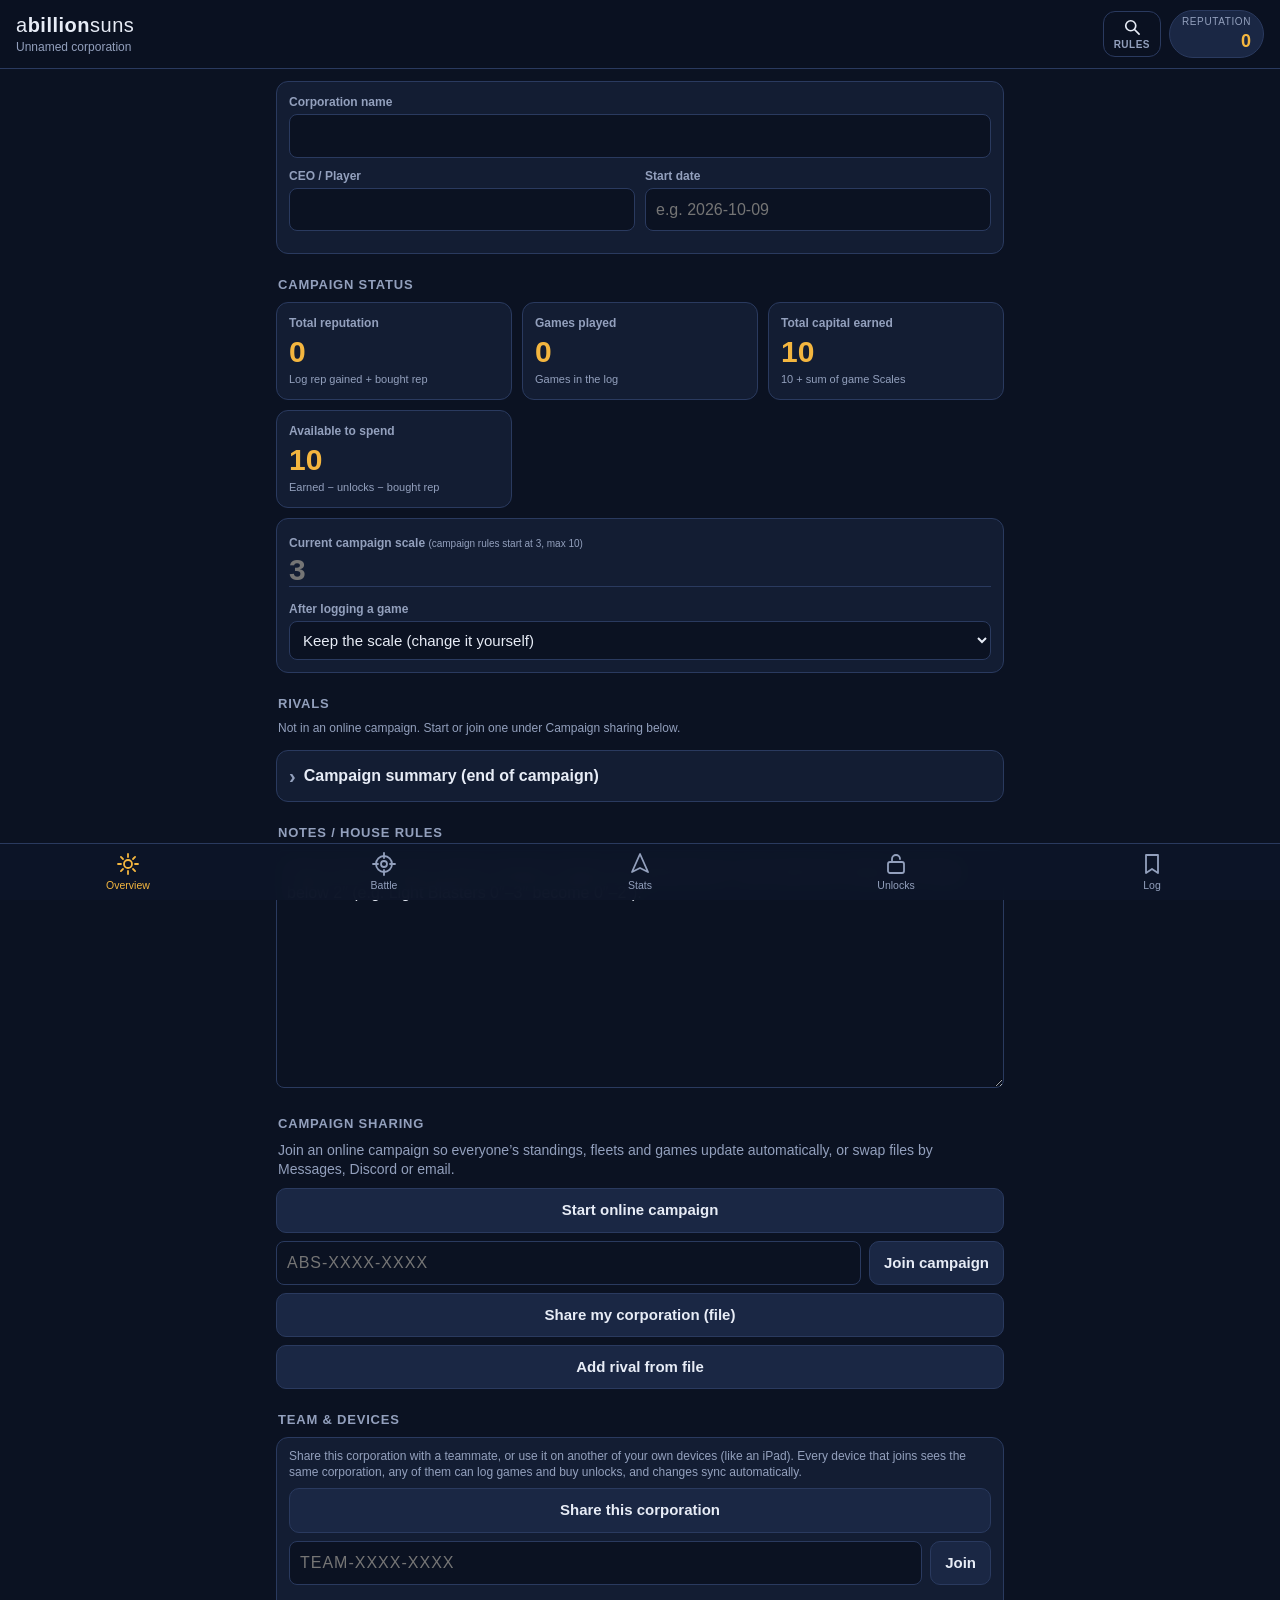
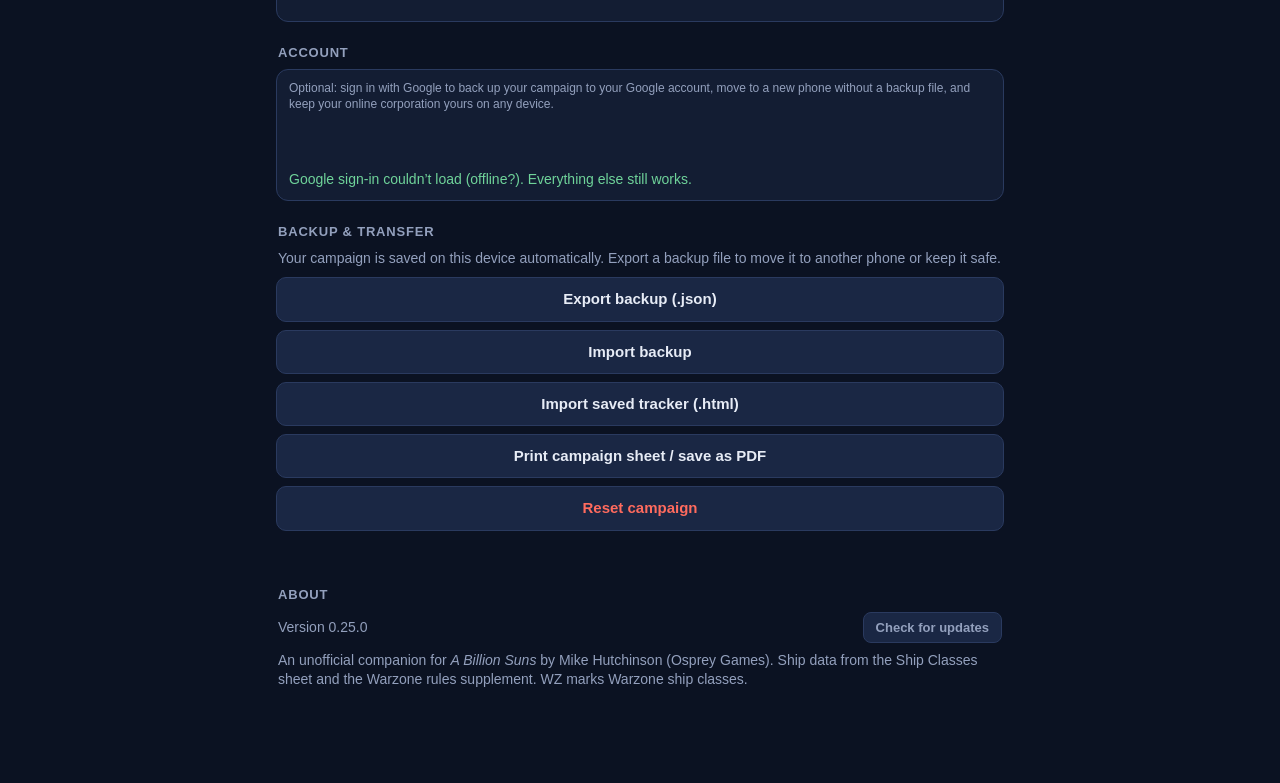
==== commit b96e23a4: "0.25.0: Overview reorder; Leave online campaign last - Account and Team & devices move below Notes /" ====
--- a/index.html
+++ b/index.html
@@ -68,12 +68,6 @@
       <div id="campaign-stats-ov"></div>
     </details>
 
-    <h2 class="sect">Account</h2>
-    <div id="account-box" class="online-box" hidden></div>
-
-    <h2 class="sect">Team &amp; devices</h2>
-    <div id="team-box" class="online-box" hidden></div>
-
     <h2 class="sect">Rivals</h2>
     <div id="online-box" class="online-status"></div>
     <div id="standings"></div>
@@ -101,8 +95,15 @@
       <button class="btn" type="button" id="btn-add-rival">Add rival from file</button>
     </div>
     <input type="file" id="file-rival" accept=".json,application/json" multiple hidden>
+    <div class="btns leave-online" id="online-leave"></div>
     <p class="status" id="online-msg" role="status"></p>
     <p class="status" id="rival-status" role="status"></p>
+
+    <h2 class="sect">Team &amp; devices</h2>
+    <div id="team-box" class="online-box" hidden></div>
+
+    <h2 class="sect">Account</h2>
+    <div id="account-box" class="online-box" hidden></div>
 
     <h2 class="sect">Backup &amp; transfer</h2>
     <p class="hint">Your campaign is saved on this device automatically. Export a backup file to move it to another phone or keep it safe.</p>
--- a/app.css
+++ b/app.css
@@ -602,3 +602,5 @@
 .install-note{background:rgba(244,182,63,.1);border:1px solid var(--accent);border-radius:var(--radius);padding:10px 12px;margin-bottom:12px;font-size:14px;}
 .install-note p{margin:6px 0;color:#c9d2e6;}
 .online-on small b{color:var(--text);}
+.leave-online{margin-top:8px;}
+.leave-online:empty{display:none;}
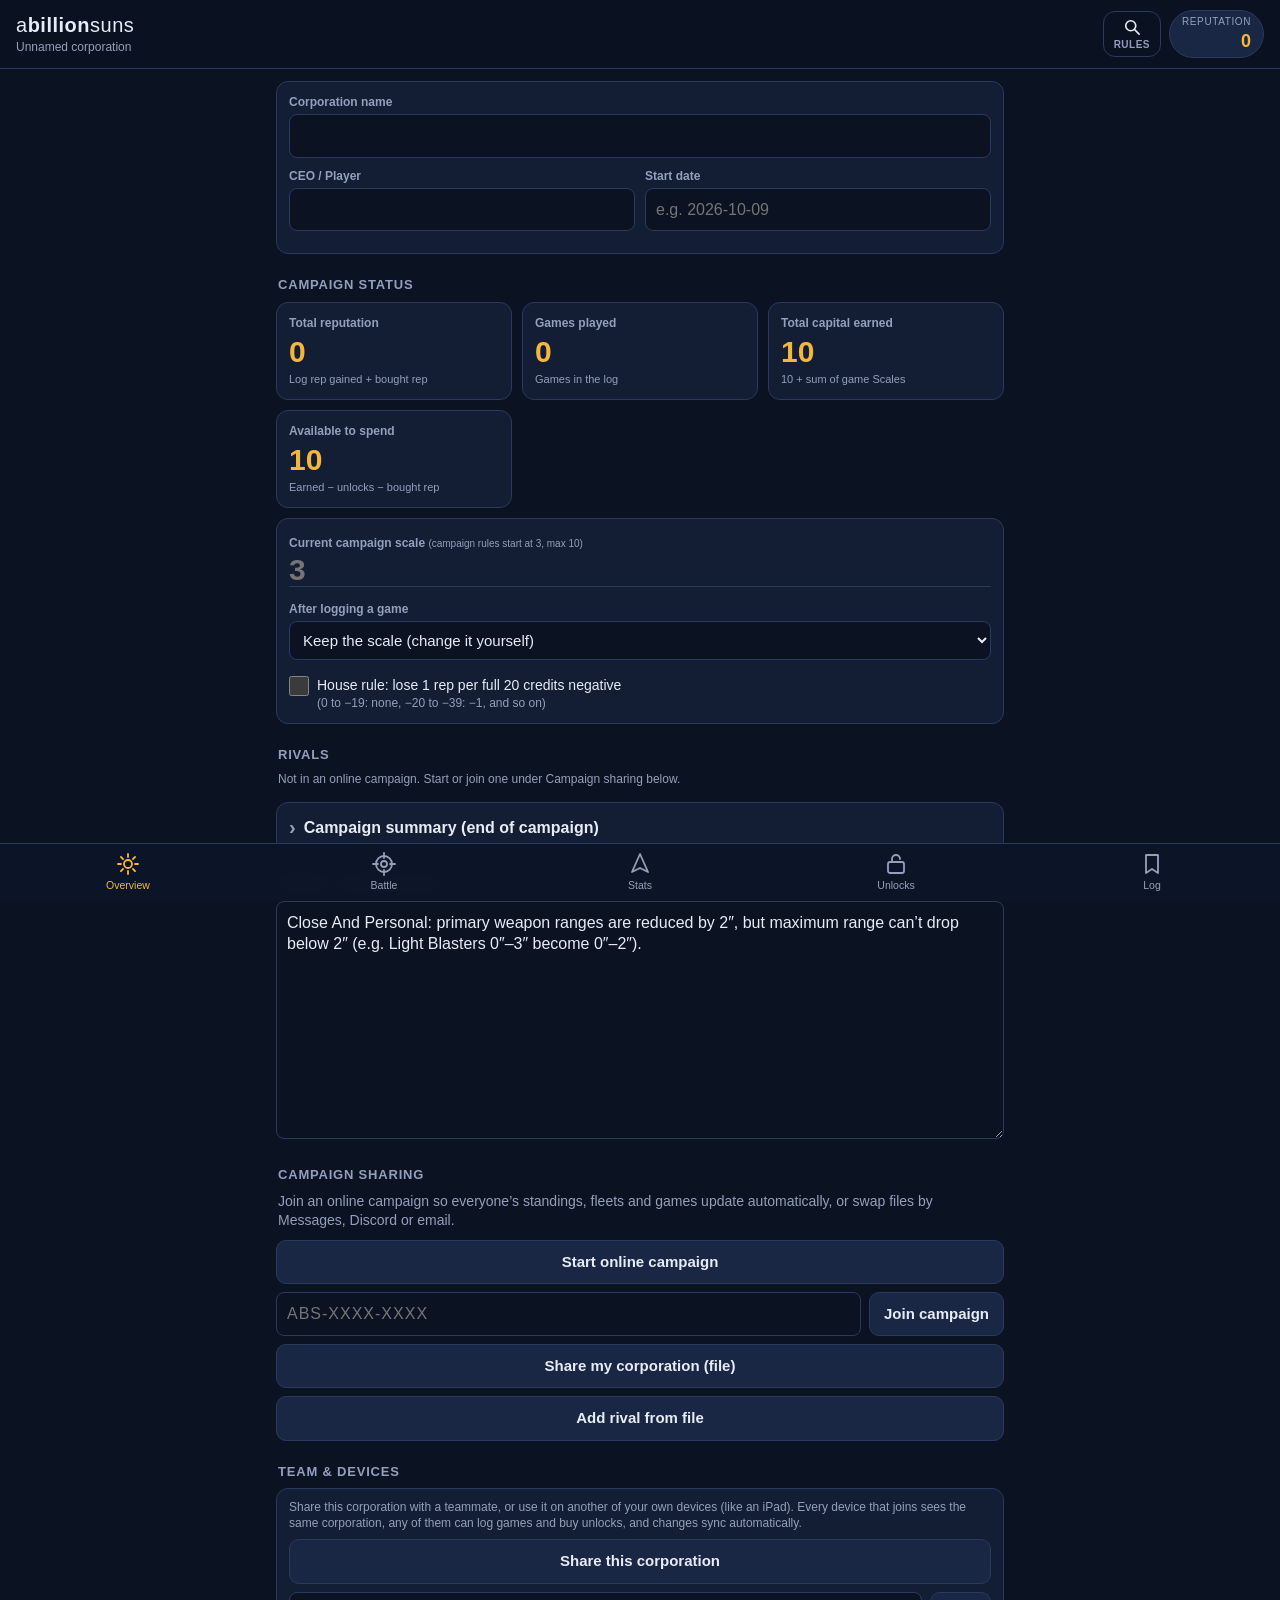
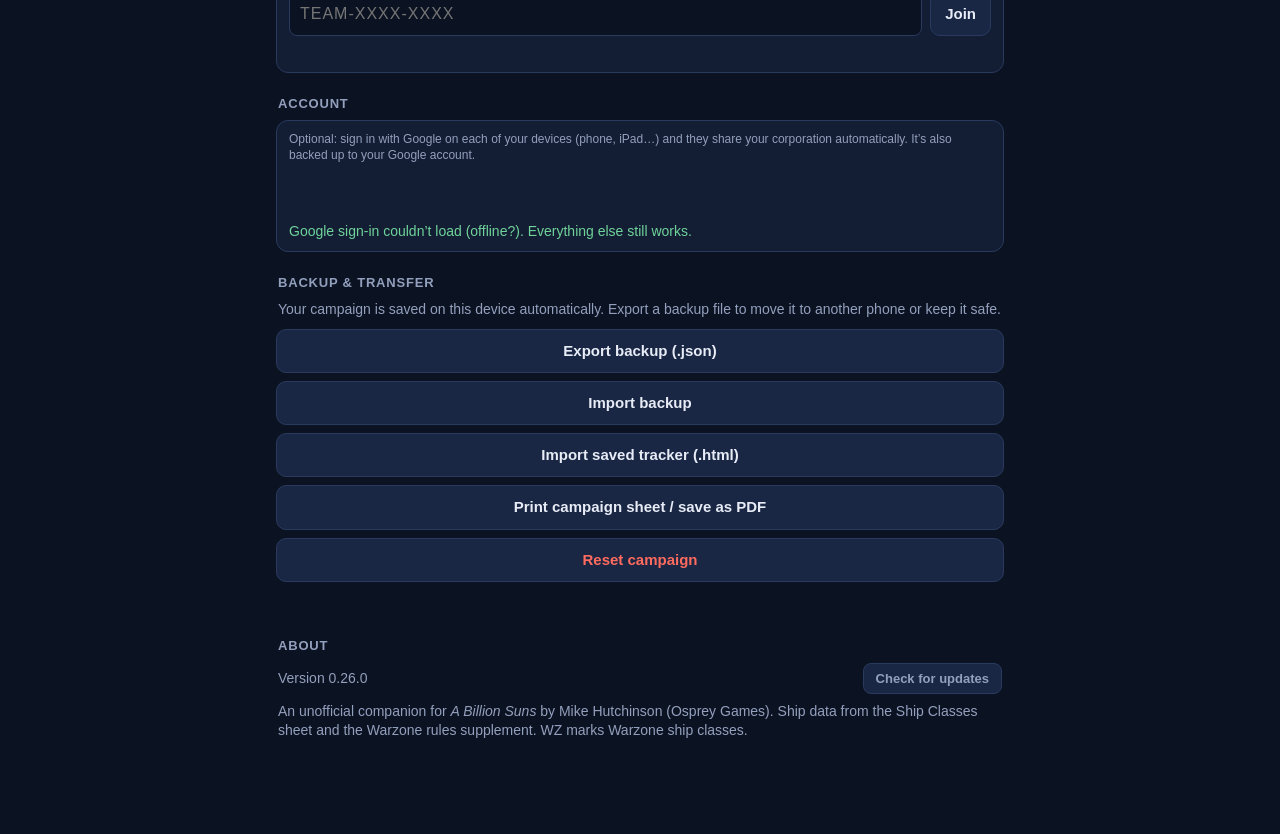
==== commit fa4d6cfa: "Beta step 1: opponents on the Battle tab; most-credits result; negative-credits rep house rule Win/L" ====
--- a/index.html
+++ b/index.html
@@ -60,6 +60,8 @@
             <option value="3">Raise by 1 every 3 games</option>
           </select>
         </label>
+        <label class="switch house-rule"><input type="checkbox" data-bind="negRepRule"> <span>House rule: lose 1 rep per full 20 credits negative <small>(0 to −19: none, −20 to −39: −1, and so on)</small></span></label>
+        <p class="hint small" id="negrep-note" hidden></p>
       </div>
     </div>
 
@@ -151,6 +153,10 @@
       <div class="tile">
         <span class="lab">Game scale</span>
         <div class="stepper"><button type="button" data-bstep="scale" data-d="-1" aria-label="Lower scale">−</button><b id="b-scale">3</b><button type="button" data-bstep="scale" data-d="1" aria-label="Raise scale">+</button></div>
+      </div>
+      <div class="tile span2 opps-tile">
+        <span class="lab">Opponents <small id="b-opps-note"></small></span>
+        <div class="opp-chips" id="b-opps"></div>
       </div>
     </div>
 
@@ -263,13 +269,14 @@
     </div>
     <label class="field"><span>Opponent(s)</span><input type="text" name="opp"></label>
     <div class="row2">
-      <label class="field"><span>Result</span>
-        <select name="win"><option value=""></option><option>Win</option><option>Loss</option><option>Draw</option></select>
-      </label>
       <label class="field"><span>Final credits</span><input type="text" inputmode="numeric" name="credits"></label>
-    </div>
+      <label class="field check"><input type="checkbox" name="most"><span>I had the most credits <small>(ties count)</small></span></label>
+    </div>
+    <label class="field" id="g-result-wrap"><span>Result <small>(only if credits weren’t tracked)</small></span>
+      <select name="result"><option value=""></option><option value="profit">Profit</option><option value="even">Break even</option><option value="deficit">Deficit</option></select>
+    </label>
     <div class="row2">
-      <label class="field"><span>Rep. gained <small>(win +1, profit +1)</small></span><input type="text" inputmode="numeric" name="rep"></label>
+      <label class="field"><span>Rep. gained <small id="g-rep-hint">(most credits +1, profit +1)</small></span><input type="text" inputmode="numeric" name="rep"></label>
       <label class="field check"><input type="checkbox" name="boughtRep"><span>Bought rep (−10 capital)</span></label>
     </div>
     <div class="field"><span>Bought after this game</span><div class="dlg-buys" id="dlg-buys"></div></div>
--- a/app.css
+++ b/app.css
@@ -121,8 +121,10 @@
 .game .opp{font-weight:700;min-width:0;overflow:hidden;text-overflow:ellipsis;white-space:nowrap;}
 .game .meta{font-size:13px;color:var(--muted);grid-column:2 / 4;}
 .game .res{font-size:12px;font-weight:800;border-radius:6px;padding:2px 8px;background:var(--surface2);}
-.game .res.Win{color:#0b1222;background:var(--good);}
-.game .res.Loss{color:#fff;background:#8a2d27;}
+.game .res-wrap{display:flex;gap:4px;flex-wrap:wrap;justify-content:flex-end;}
+.game .res.most{color:#0b1222;background:var(--good);}
+.game .res.profit{color:var(--good);border:1px solid var(--good);background:transparent;}
+.game .res.deficit{color:#fff;background:#8a2d27;}
 .game .extra{grid-column:1 / 4;font-size:13px;color:var(--muted);border-top:1px solid var(--line);padding-top:6px;margin-top:4px;white-space:pre-wrap;}
 .empty{color:var(--muted);text-align:center;padding:30px 10px;}
 
@@ -604,3 +606,14 @@
 .online-on small b{color:var(--text);}
 .leave-online{margin-top:8px;}
 .leave-online:empty{display:none;}
+
+/* opponents on the Battle tab */
+.opp-chips{display:flex;flex-wrap:wrap;gap:6px;margin-top:4px;}
+.opp-chip{border:1px solid var(--line);border-radius:999px;padding:7px 12px;background:transparent;color:var(--text);
+  font:inherit;font-size:14px;font-weight:600;cursor:pointer;text-align:left;line-height:1.2;}
+.opp-chip small{display:block;font-size:11px;font-weight:400;color:var(--muted);}
+.opp-chip.on{background:var(--accent);border-color:var(--accent);color:#0b1222;}
+.opp-chip.on small{color:#0b1222;opacity:.75;}
+.opp-chip.add{border-style:dashed;color:var(--muted);}
+.switch.house-rule{margin-top:12px;align-items:flex-start;color:var(--text);}
+.switch.house-rule small{display:block;color:var(--muted);font-size:12px;}
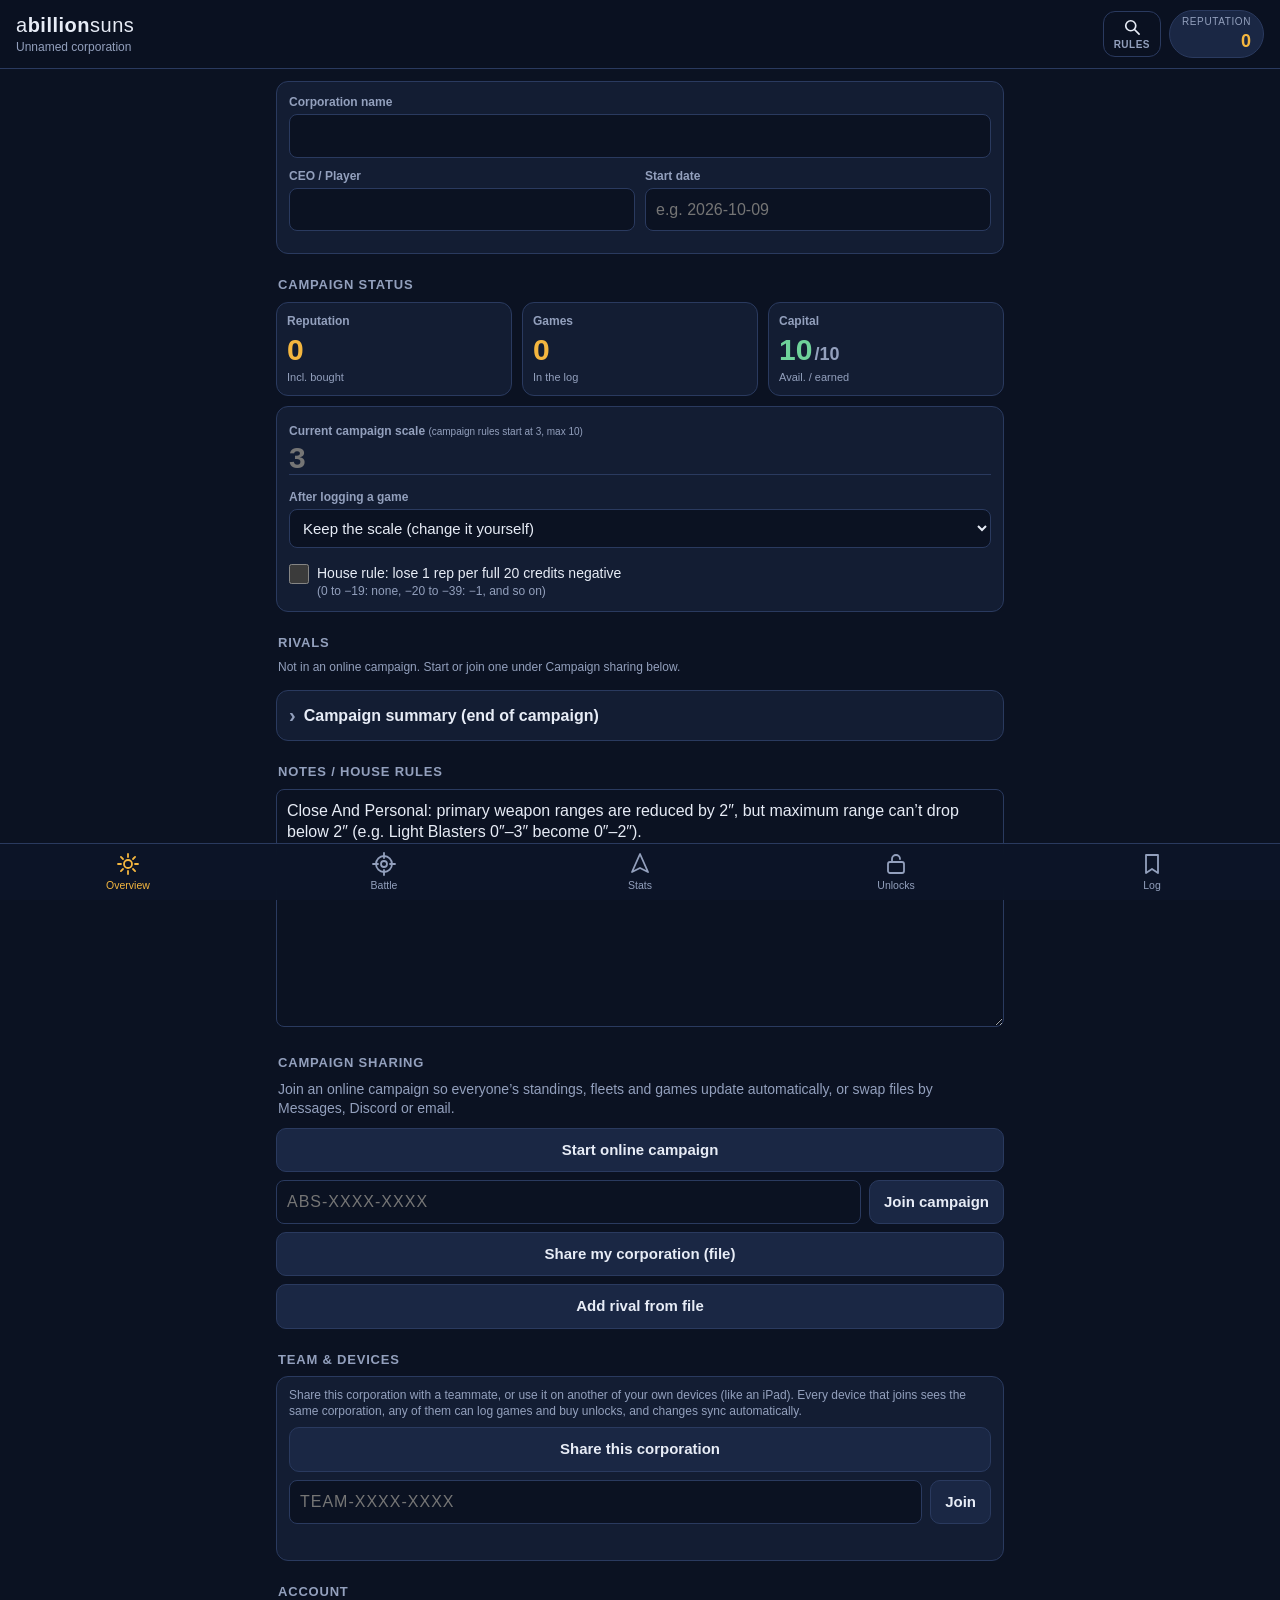
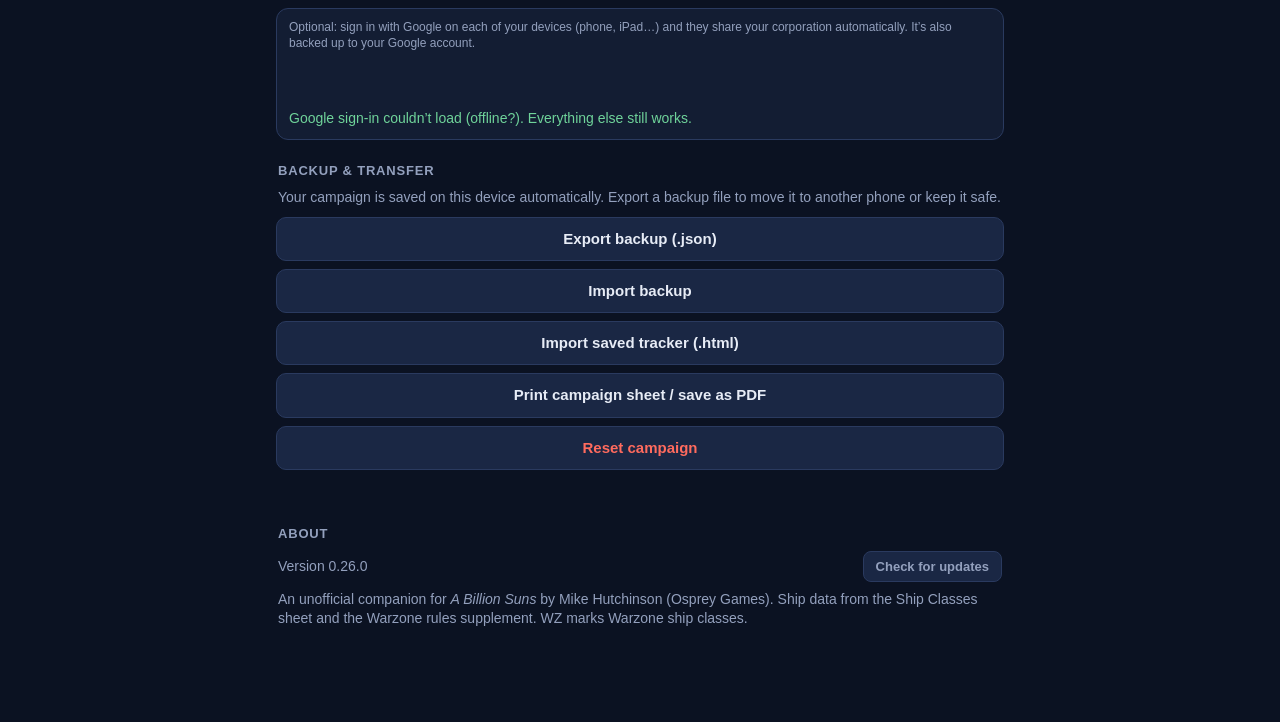
==== commit 9b46d98e: "Beta: one-row campaign status; Can buy now filter; collapsible advantage trees; drop quick credit bu" ====
--- a/index.html
+++ b/index.html
@@ -45,11 +45,12 @@
     </div>
 
     <h2 class="sect">Campaign status</h2>
+    <div class="tiles status3">
+      <div class="tile calc"><span class="lab">Reputation</span><span class="big" id="st-rep">0</span><span class="note">Incl. bought</span></div>
+      <div class="tile calc"><span class="lab">Games</span><span class="big" id="st-games">0</span><span class="note">In the log</span></div>
+      <div class="tile calc"><span class="lab">Capital</span><span class="big cap"><span id="st-avail" class="avail">10</span><span class="of">/<span id="st-total">10</span></span></span><span class="note">Avail. / earned</span></div>
+    </div>
     <div class="tiles">
-      <div class="tile calc"><span class="lab">Total reputation</span><span class="big" id="st-rep">0</span><span class="note">Log rep gained + bought rep</span></div>
-      <div class="tile calc"><span class="lab">Games played</span><span class="big" id="st-games">0</span><span class="note">Games in the log</span></div>
-      <div class="tile calc"><span class="lab">Total capital earned</span><span class="big" id="st-total">10</span><span class="note">10 + sum of game Scales</span></div>
-      <div class="tile calc"><span class="lab">Available to spend</span><span class="big" id="st-avail">10</span><span class="note">Earned − unlocks − bought rep</span></div>
       <div class="tile span2">
         <label><span class="lab">Current campaign scale <small>(campaign rules start at 3, max 10)</small></span><input class="big" type="number" inputmode="numeric" min="1" max="10" placeholder="3" data-bind="campScale"></label>
         <label class="scale-rule"><span>After logging a game</span>
@@ -129,10 +130,7 @@
   <section class="view" id="view-unlocks" data-view="unlocks" hidden>
     <div class="avail-bar"><span>Capital available</span><b id="unl-avail">10</b></div>
     <p class="hint">Tick a ship class or competitive advantage when you buy it. Its cost comes out of your available capital.</p>
-    <details class="fold buynow" id="buynow" open>
-      <summary>Can buy now <span id="buynow-count"></span></summary>
-      <div id="buynow-list"></div>
-    </details>
+    <label class="switch noncamp buynow-switch"><input type="checkbox" id="opt-buynow"> <span>Can buy now <span id="buynow-count"></span><small>Show only what you own or can afford and research now. One Level 0 advantage, and one advantage per campaign game.</small></span></label>
     <h2 class="sect">Ship classes <span class="rt">Cost</span></h2>
     <p class="hint small">Tap a ship’s name to see its stats.</p>
     <div class="list" id="ship-checklist"></div>
@@ -180,13 +178,6 @@
     <h2 class="sect">Credits</h2>
     <div class="credits" id="b-credits-card">
       <div class="cred-main"><b id="b-credits">0</b><span id="b-credits-state">Break even</span></div>
-      <div class="chips">
-        <button type="button" class="chip" data-earn="1">+1</button>
-        <button type="button" class="chip" data-earn="2">+2</button>
-        <button type="button" class="chip" data-earn="3">+3</button>
-        <button type="button" class="chip" data-earn="5">+5</button>
-        <button type="button" class="chip neg" data-earn="-1">−1</button>
-      </div>
       <form class="earn-form" id="b-earn-form">
         <input type="number" inputmode="numeric" name="amt" placeholder="± credits" aria-label="Credits amount" required>
         <input type="text" name="note" placeholder="Source (optional)" aria-label="Note">
@@ -357,6 +348,31 @@
     <button type="button" class="btn primary" id="summary-log">Log this game →</button></div>
 </dialog>
 
+<dialog id="hit-dialog">
+  <h3 id="hit-title">Damage</h3>
+  <div class="opp-chips" id="hit-opps"></div>
+  <div class="src-list" id="hit-src"></div>
+  <div class="amt-row"><span>Damage</span>
+    <div class="stepper sm"><button type="button" data-hn="-1" aria-label="Less damage">−</button><b id="hit-n">1</b><button type="button" data-hn="1" aria-label="More damage">+</button></div></div>
+  <p class="hint small" id="hit-fresh"></p>
+  <div class="dlg-actions"><span class="spacer"></span>
+    <button type="button" class="btn" id="hit-cancel">Cancel</button>
+    <button type="button" class="btn primary" id="hit-apply">Apply</button>
+  </div>
+</dialog>
+
+<dialog id="atk-dialog">
+  <h3 id="atk-title">Attack</h3>
+  <p class="hint small">Hits on opponents’ battlegroups are recorded by them when they take the damage.</p>
+  <div class="src-list" id="atk-src"></div>
+  <div class="amt-row" id="atk-amt" hidden><span>Damage</span>
+    <div class="stepper sm"><button type="button" data-an="-1" aria-label="Less damage">−</button><b id="atk-n">1</b><button type="button" data-an="1" aria-label="More damage">+</button></div></div>
+  <div class="dlg-actions"><span class="spacer"></span>
+    <button type="button" class="btn" id="atk-cancel">Cancel</button>
+    <button type="button" class="btn primary" id="atk-apply">Log</button>
+  </div>
+</dialog>
+
 <dialog id="round-dialog">
   <h3>Start the next round?</h3>
   <p>These battlegroups haven’t been marked as activated this round:</p>
--- a/app.css
+++ b/app.css
@@ -105,6 +105,9 @@
 .item.locked{cursor:default;opacity:.8;}
 .tree{margin-top:12px;}
 .tree h3{font-size:14px;margin:0 0 6px 2px;color:var(--text);}
+.tree-btn{display:flex;align-items:center;gap:6px;width:100%;border:0;background:none;padding:4px 0;color:inherit;font:inherit;font-weight:inherit;cursor:pointer;text-align:left;}
+.tree-btn .chev{width:18px;height:18px;transition:transform .15s;transform:rotate(-90deg);}
+.tree-btn[aria-expanded="true"] .chev{transform:none;}
 .lvl{display:inline-block;font-size:11px;font-weight:800;border:1px solid var(--line);border-radius:6px;
   padding:1px 5px;margin-right:6px;color:var(--muted);vertical-align:1px;}
 .badge{display:inline-block;font-size:10px;font-weight:800;letter-spacing:.5px;border-radius:5px;padding:1px 5px;
@@ -617,3 +620,37 @@
 .opp-chip.add{border-style:dashed;color:var(--muted);}
 .switch.house-rule{margin-top:12px;align-items:flex-start;color:var(--text);}
 .switch.house-rule small{display:block;color:var(--muted);font-size:12px;}
+
+/* who did the damage / log attack popups */
+.src-list{display:flex;flex-direction:column;gap:6px;margin:8px 0 12px;}
+.src-h{margin:4px 2px 0;font-size:12px;font-weight:600;color:var(--muted);}
+.src{text-align:left;padding:11px 12px;border-radius:10px;border:1px solid var(--line);background:var(--surface2);color:var(--text);
+  font:inherit;font-size:15px;cursor:pointer;}
+.src small{display:block;font-size:12px;color:var(--muted);}
+.src.on{border-color:var(--accent);box-shadow:inset 0 0 0 1px var(--accent);}
+.amt-row{display:flex;align-items:center;justify-content:space-between;gap:10px;margin-bottom:8px;font-weight:600;}
+.amt-row .stepper{width:140px;}
+#hit-apply:disabled,#atk-apply:disabled{opacity:.45;cursor:default;}
+.bg-log{grid-column:1 / -1;display:flex;align-items:center;gap:10px;font-size:13px;color:var(--muted);}
+.bg-undo{grid-column:1 / -1;margin:0;font-size:13px;color:var(--muted);}
+.bg-undo button{border:0;background:none;color:var(--accent);font:inherit;font-weight:700;text-decoration:underline;cursor:pointer;padding:0 4px;}
+
+/* cost/lost in credits or ship counts; wide screens show both */
+.unit-btn{border:0;background:none;color:inherit;font:inherit;font-weight:inherit;padding:0;cursor:pointer;text-decoration:underline dotted;}
+.unit-cr .u-sh,.unit-ships .u-cr{display:none;}
+.ctab td small{display:block;font-size:11px;color:var(--muted);font-weight:400;}
+@media (min-width:720px){
+  .unit-tbl .u-cr,.unit-tbl .u-sh{display:inline;}
+  .unit-tbl .u-sh::before{content:" · ";color:var(--muted);}
+  .unit-btn{text-decoration:none;cursor:default;}
+}
+
+/* campaign status in one row */
+.tiles.status3{grid-template-columns:repeat(3,minmax(0,1fr));margin-bottom:10px;}
+.status3 .tile{padding:10px;}
+.status3 .lab,.status3 .note{white-space:nowrap;overflow:hidden;text-overflow:ellipsis;}
+.status3 .cap{white-space:nowrap;}
+.status3 .cap .avail{color:var(--good);}
+.status3 .cap .avail.neg{color:var(--bad);}
+.status3 .cap .of{font-size:18px;color:var(--muted);font-weight:700;margin-left:2px;}
+.buynow-switch .buynow-count,#buynow-count{font-weight:400;color:var(--muted);}
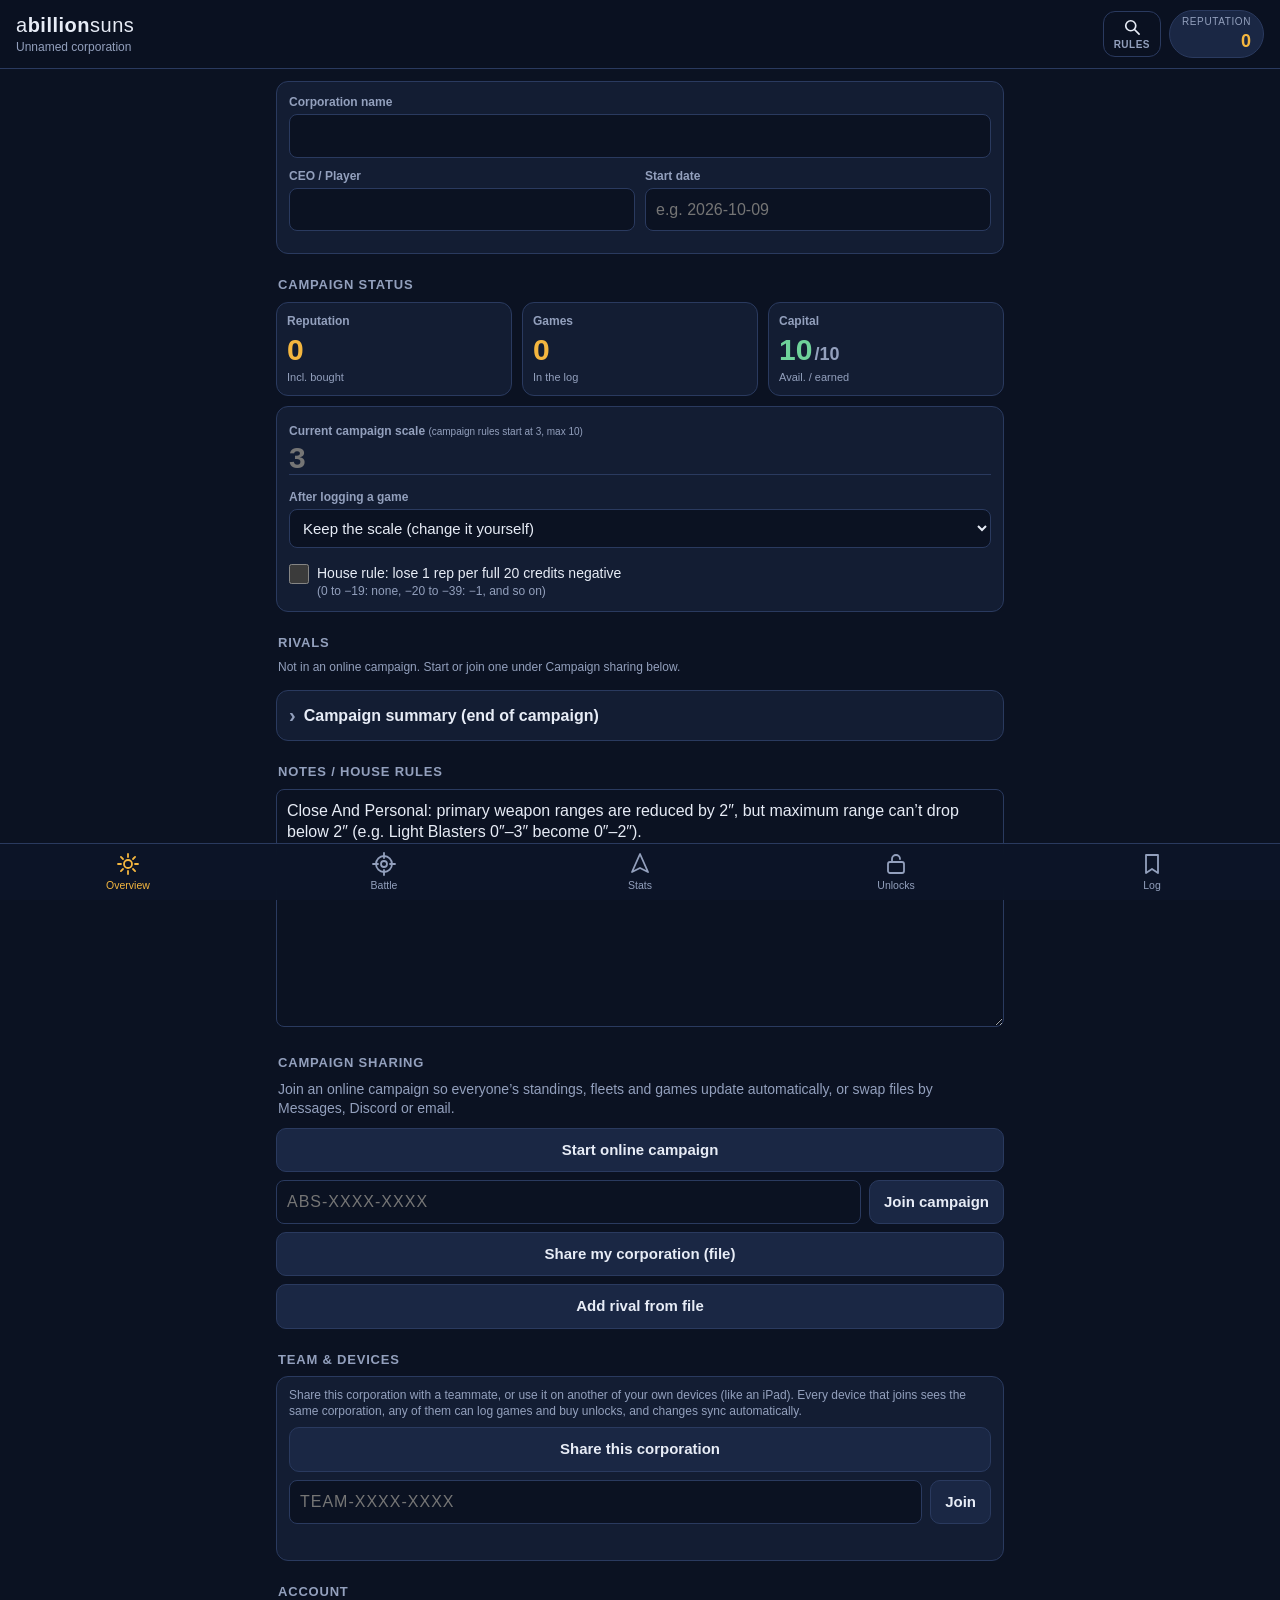
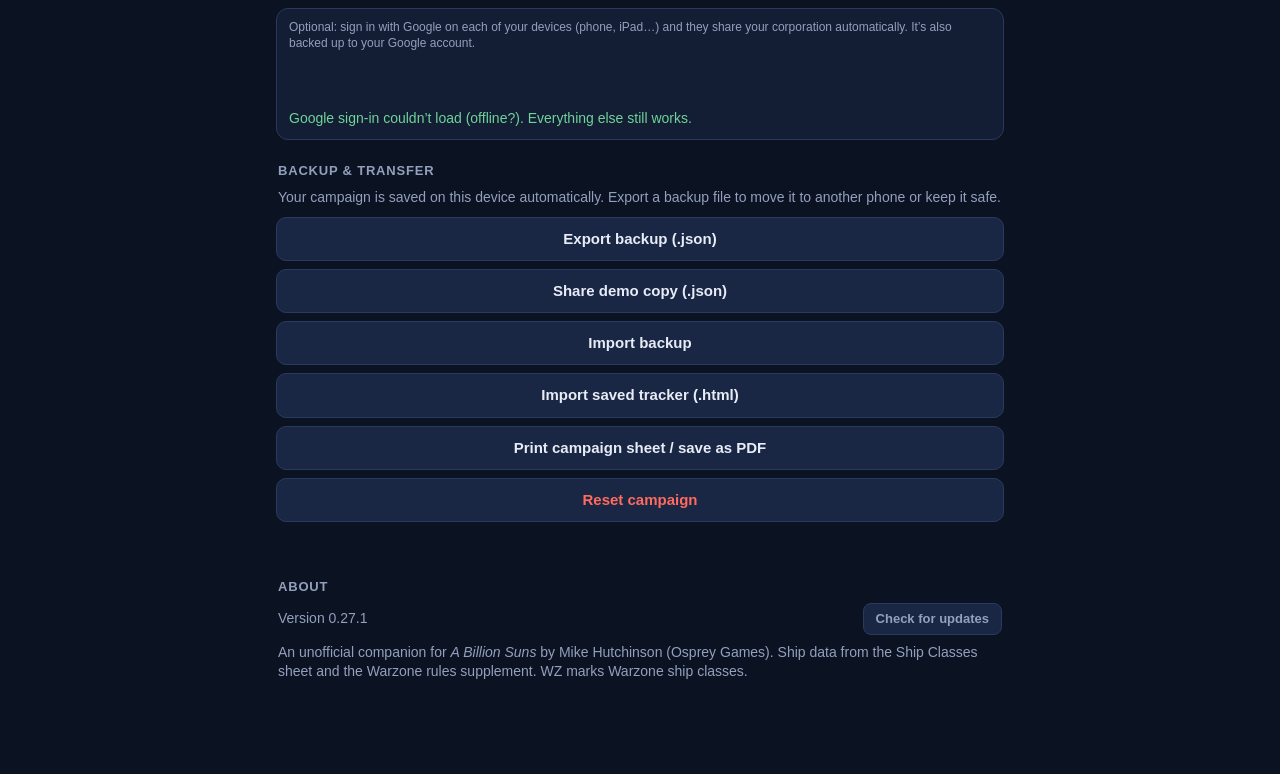
==== commit f4c10809: "0.27.1: Share demo copy (backup without sign-in, codes or device names) Co-Authored-By: Claude Opus " ====
--- a/index.html
+++ b/index.html
@@ -112,6 +112,7 @@
     <p class="hint">Your campaign is saved on this device automatically. Export a backup file to move it to another phone or keep it safe.</p>
     <div class="btns">
       <button class="btn" type="button" id="btn-export">Export backup (.json)</button>
+      <button class="btn" type="button" id="btn-demo">Share demo copy (.json)</button>
       <button class="btn" type="button" id="btn-import">Import backup</button>
       <button class="btn" type="button" id="btn-import-html">Import saved tracker (.html)</button>
       <button class="btn" type="button" id="btn-print">Print campaign sheet / save as PDF</button>
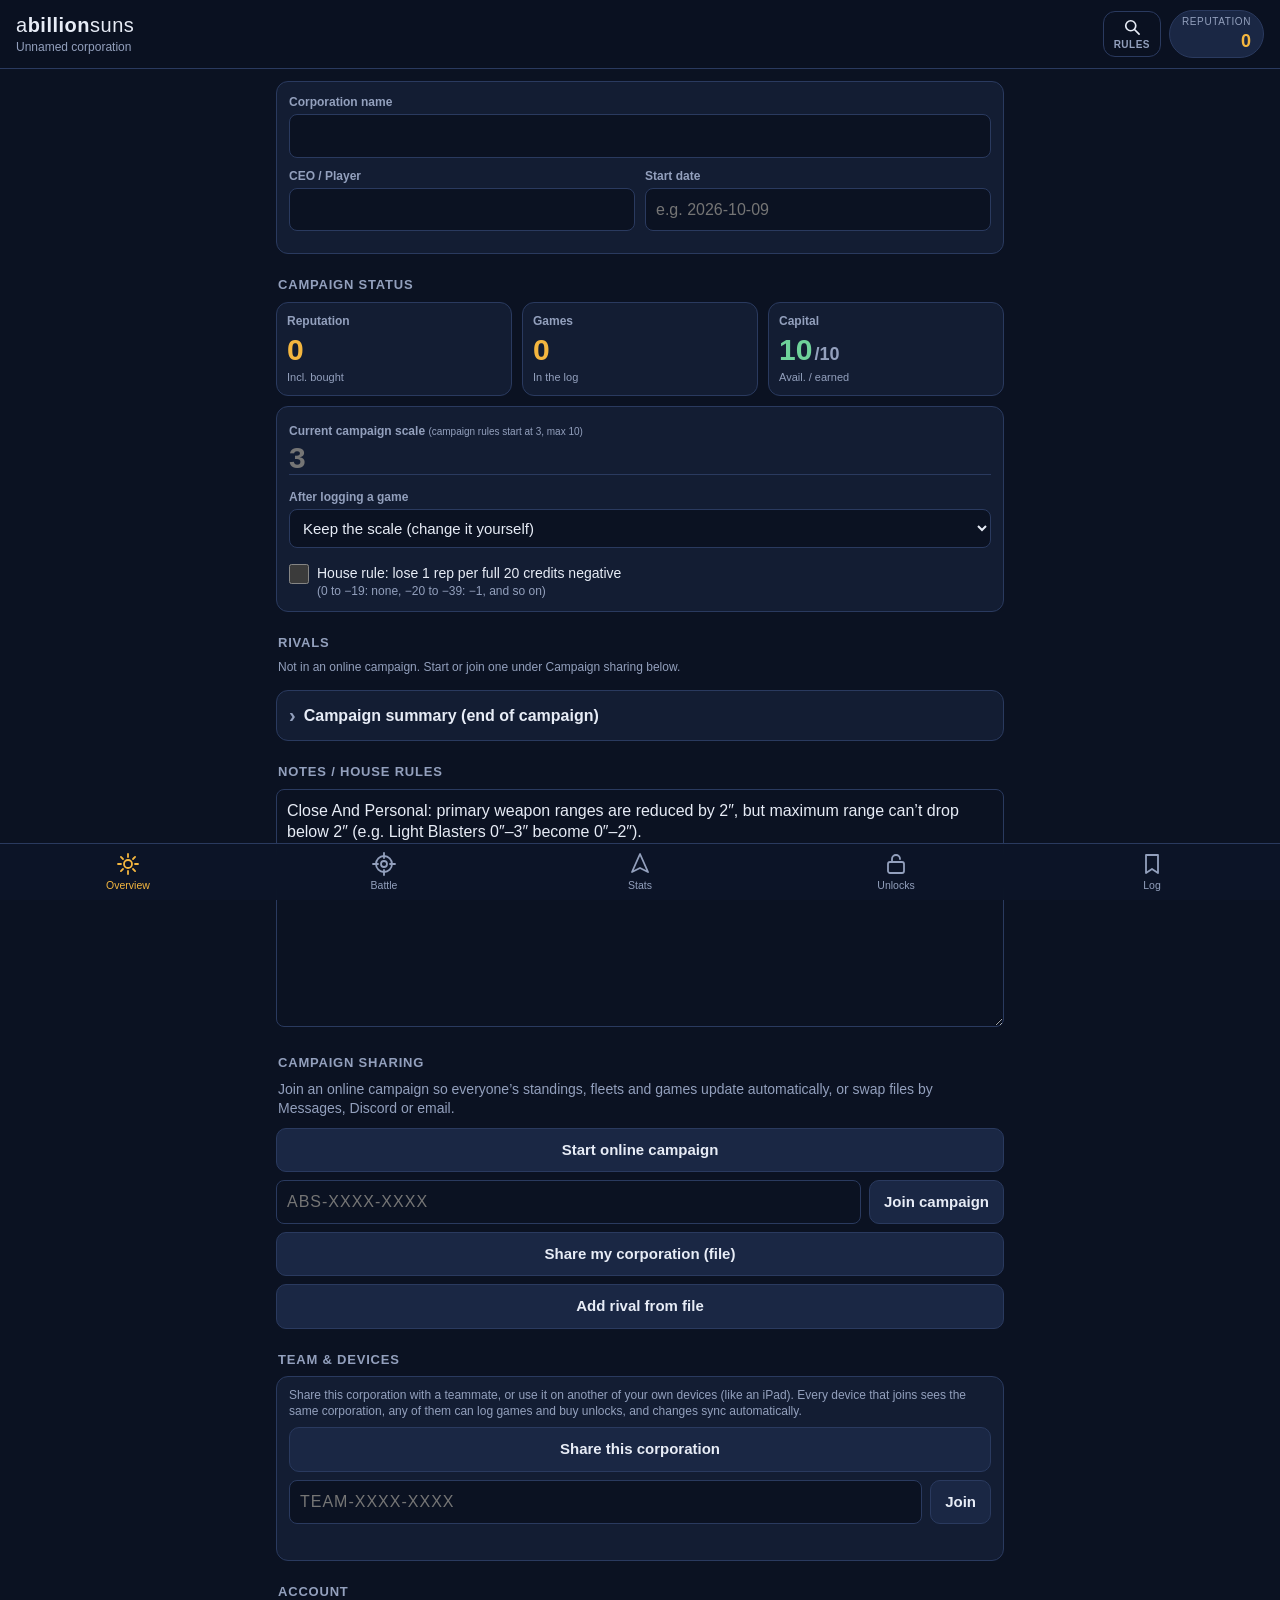
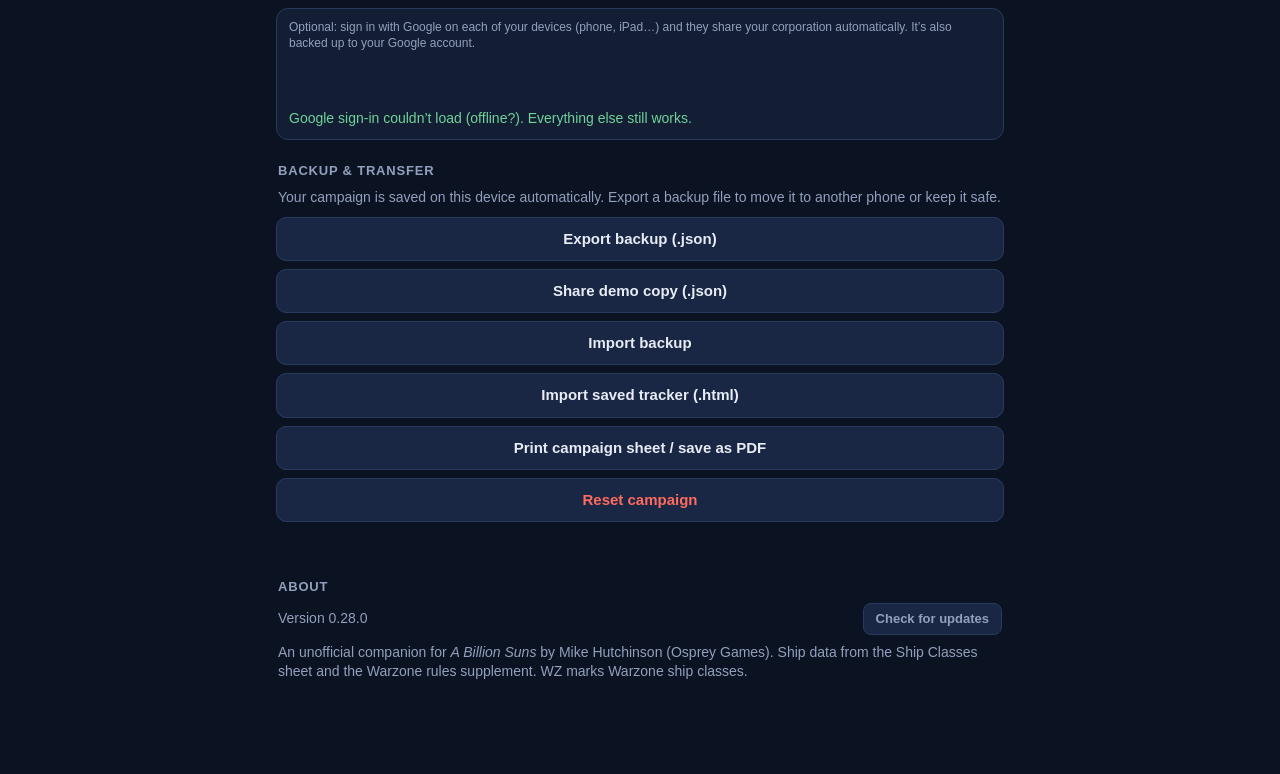
==== commit 59a5baaf: "0.28.0: typed damage amounts, Defense Platforms as separate battlegroups, weapon malfunction source," ====
--- a/index.html
+++ b/index.html
@@ -171,6 +171,10 @@
     <div class="helm" id="b-helm"></div>
     <p class="hint small">Tap a slot’s tokens to spend one. Tap an empty spot to refill it. Tap a name for its full rules. All tokens clear at the start of each round.</p>
 
+    <h2 class="sect">Jump points <span class="rt" id="b-jp-state"></span></h2>
+    <div class="jp-row" id="b-jp"></div>
+    <p class="hint small">Deployed: your jump points brought in (redeploying one doesn’t count). Lost: yours destroyed. Destroyed: opponents’ jump points your fleet destroyed.</p>
+
     <div id="b-uses-wrap" hidden>
       <h2 class="sect">Limited-use advantages</h2>
       <div class="uses" id="b-uses"></div>
@@ -295,6 +299,7 @@
       <div class="stepper"><button type="button" data-rstep="-1" aria-label="Fewer ships">−</button><b id="req-count">1</b><button type="button" data-rstep="1" aria-label="More ships">+</button></div>
     </label>
     <label class="field"><span>Name (optional)</span><input type="text" name="name" placeholder="e.g. Alpha"></label>
+    <p class="hint small" id="req-split" hidden></p>
     <p class="req-cost">Cost: <b id="req-cost">0</b> credits <span id="req-after"></span></p>
     <p class="hint small warn" id="req-warn"></p>
     <div class="dlg-actions">
@@ -354,7 +359,7 @@
   <div class="opp-chips" id="hit-opps"></div>
   <div class="src-list" id="hit-src"></div>
   <div class="amt-row"><span>Damage</span>
-    <div class="stepper sm"><button type="button" data-hn="-1" aria-label="Less damage">−</button><b id="hit-n">1</b><button type="button" data-hn="1" aria-label="More damage">+</button></div></div>
+    <div class="stepper sm"><button type="button" data-hn="-1" aria-label="Less damage">−</button><input type="number" id="hit-n" class="amt-in" inputmode="numeric" min="1" max="30" value="1" aria-label="Damage amount"><button type="button" data-hn="1" aria-label="More damage">+</button></div></div>
   <p class="hint small" id="hit-fresh"></p>
   <div class="dlg-actions"><span class="spacer"></span>
     <button type="button" class="btn" id="hit-cancel">Cancel</button>
@@ -367,7 +372,7 @@
   <p class="hint small">Hits on opponents’ battlegroups are recorded by them when they take the damage.</p>
   <div class="src-list" id="atk-src"></div>
   <div class="amt-row" id="atk-amt" hidden><span>Damage</span>
-    <div class="stepper sm"><button type="button" data-an="-1" aria-label="Less damage">−</button><b id="atk-n">1</b><button type="button" data-an="1" aria-label="More damage">+</button></div></div>
+    <div class="stepper sm"><button type="button" data-an="-1" aria-label="Less damage">−</button><input type="number" id="atk-n" class="amt-in" inputmode="numeric" min="1" max="30" value="1" aria-label="Damage amount"><button type="button" data-an="1" aria-label="More damage">+</button></div></div>
   <div class="dlg-actions"><span class="spacer"></span>
     <button type="button" class="btn" id="atk-cancel">Cancel</button>
     <button type="button" class="btn primary" id="atk-apply">Log</button>
--- a/app.css
+++ b/app.css
@@ -654,3 +654,16 @@
 .status3 .cap .avail.neg{color:var(--bad);}
 .status3 .cap .of{font-size:18px;color:var(--muted);font-weight:700;margin-left:2px;}
 .buynow-switch .buynow-count,#buynow-count{font-weight:400;color:var(--muted);}
+
+/* typed damage amounts */
+.stepper input.amt-in{flex:1;min-width:0;width:100%;font:inherit;font-size:20px;font-weight:800;text-align:center;font-variant-numeric:tabular-nums;
+  border:1px solid var(--line);border-radius:8px;background:var(--surface);color:inherit;padding:4px 0;-moz-appearance:textfield;}
+.stepper input.amt-in::-webkit-outer-spin-button,.stepper input.amt-in::-webkit-inner-spin-button{-webkit-appearance:none;margin:0;}
+.trk-l button.dmg-n{font:inherit;color:inherit;background:none;border:0;border-bottom:1px dashed var(--muted);padding:0 2px;cursor:pointer;}
+.trk-l button.dmg-n b{font-weight:800;}
+
+/* jump points */
+.jp-row{display:grid;grid-template-columns:repeat(3,1fr);gap:8px;margin-bottom:6px;}
+.jp-row .tile{padding:8px;}
+.jp-row .lab{display:block;font-size:12px;color:var(--muted);margin-bottom:4px;text-align:center;}
+.jp-row .stepper.sm button{width:32px;height:32px;font-size:18px;}
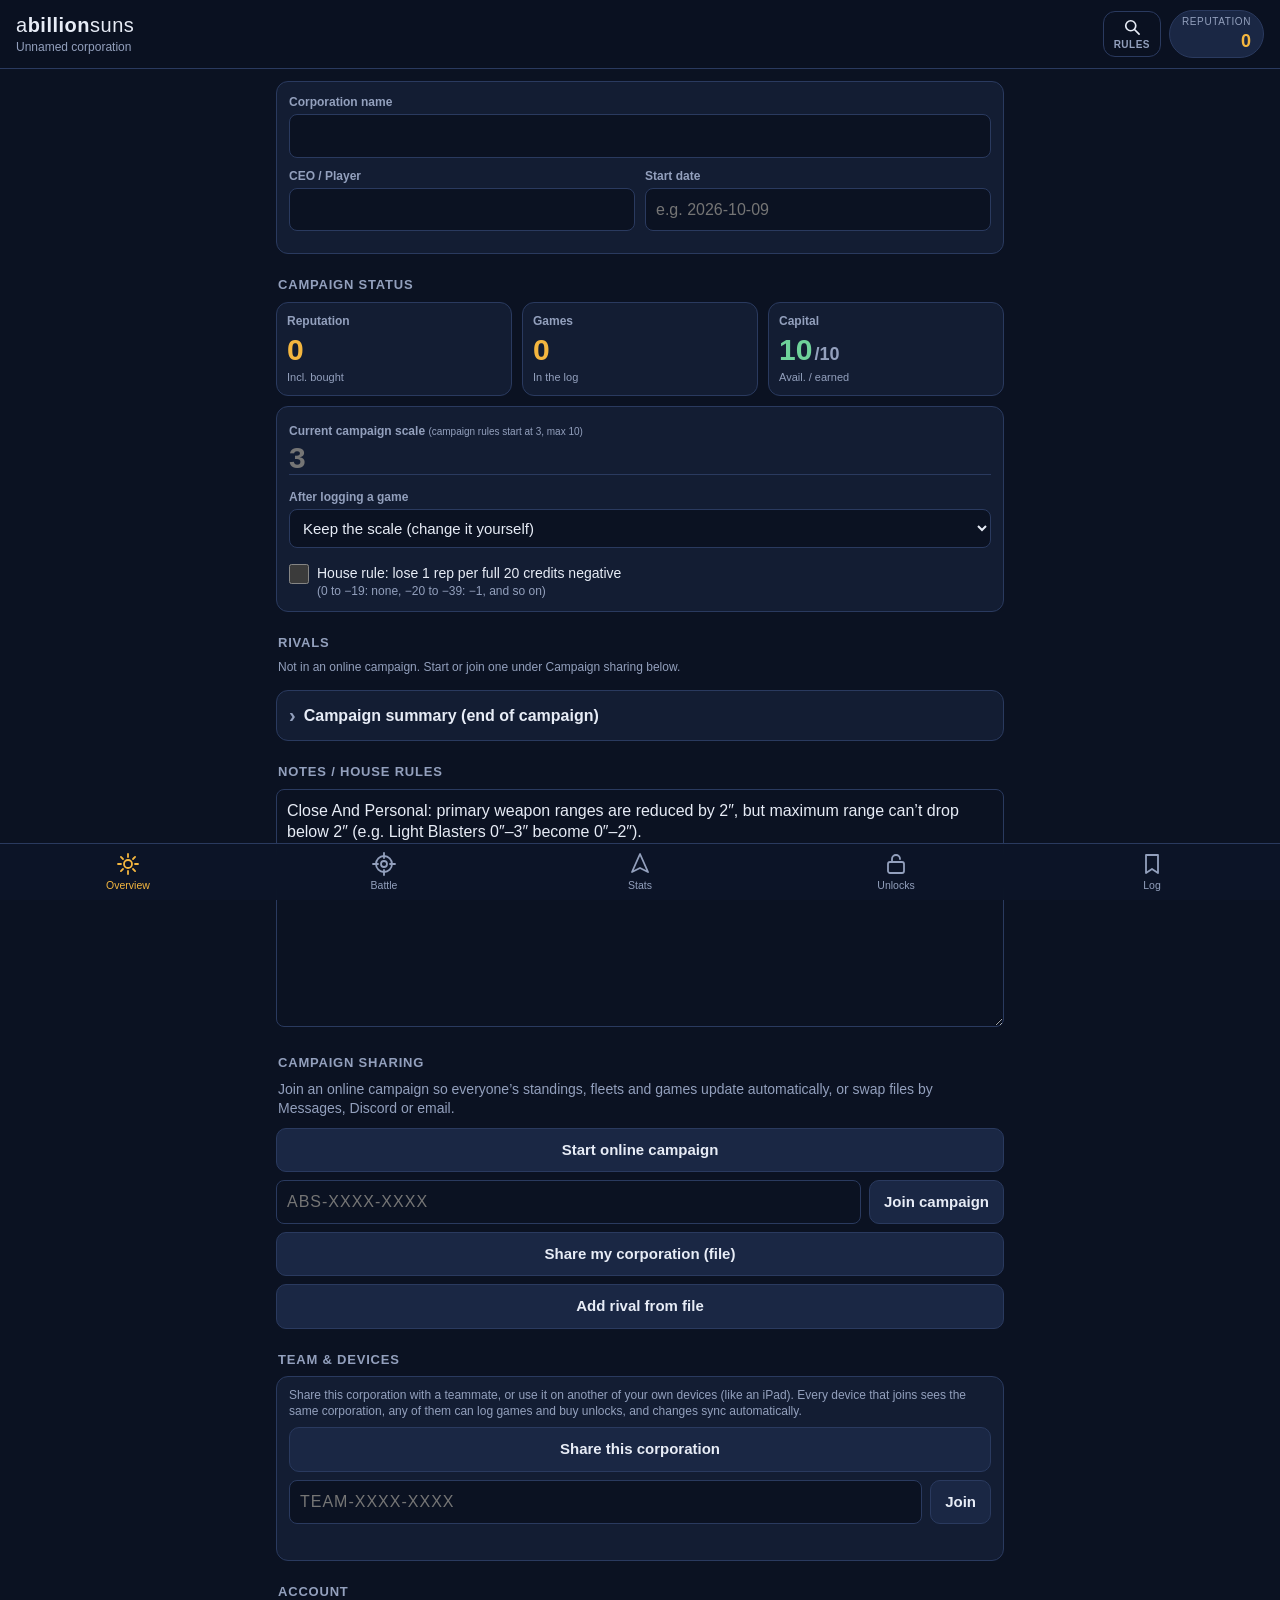
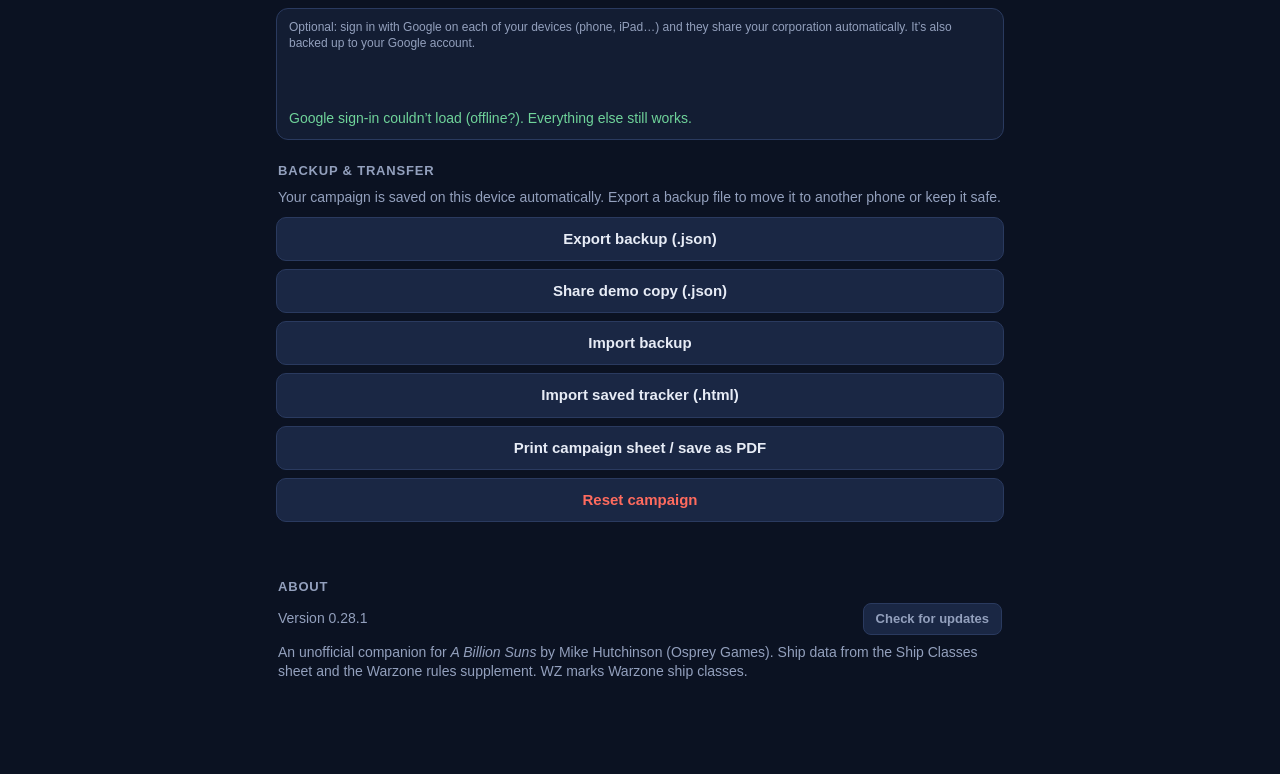
==== commit db62ca15: "0.28.1: edit a battlegroup's name and ship count; weapon malfunction only when systems critical Co-A" ====
--- a/index.html
+++ b/index.html
@@ -354,6 +354,22 @@
     <button type="button" class="btn primary" id="summary-log">Log this game →</button></div>
 </dialog>
 
+<dialog id="bgedit-dialog">
+  <form method="dialog" id="bgedit-form">
+    <h3 id="bgedit-title">Edit battlegroup</h3>
+    <label class="field"><span>Name</span><input type="text" name="name" placeholder="e.g. Alpha"></label>
+    <label class="field"><span>Ships requisitioned (max 5)</span>
+      <div class="stepper"><button type="button" data-estep="-1" aria-label="Fewer ships">−</button><b id="bgedit-count">1</b><button type="button" data-estep="1" aria-label="More ships">+</button></div>
+    </label>
+    <p class="hint small" id="bgedit-info"></p>
+    <div class="dlg-actions">
+      <span class="spacer"></span>
+      <button type="button" class="btn" id="bgedit-cancel">Cancel</button>
+      <button type="submit" class="btn primary">Save</button>
+    </div>
+  </form>
+</dialog>
+
 <dialog id="hit-dialog">
   <h3 id="hit-title">Damage</h3>
   <div class="opp-chips" id="hit-opps"></div>
--- a/app.css
+++ b/app.css
@@ -391,6 +391,7 @@
 
 /* v5: activation, next round, toast */
 .bg-main[data-bgact]{cursor:pointer;}
+.bg-name{font:inherit;color:inherit;background:none;border:0;padding:0;cursor:pointer;font-weight:800;border-bottom:1px dashed var(--muted);}
 .act-chip{display:inline-block;margin-top:6px;font-size:12px;font-weight:700;color:var(--muted);border:1px dashed var(--line);border-radius:999px;padding:3px 10px;}
 .bg.acted{opacity:.5;background:var(--bg);}
 .bg.acted .act-chip{border-style:solid;}
